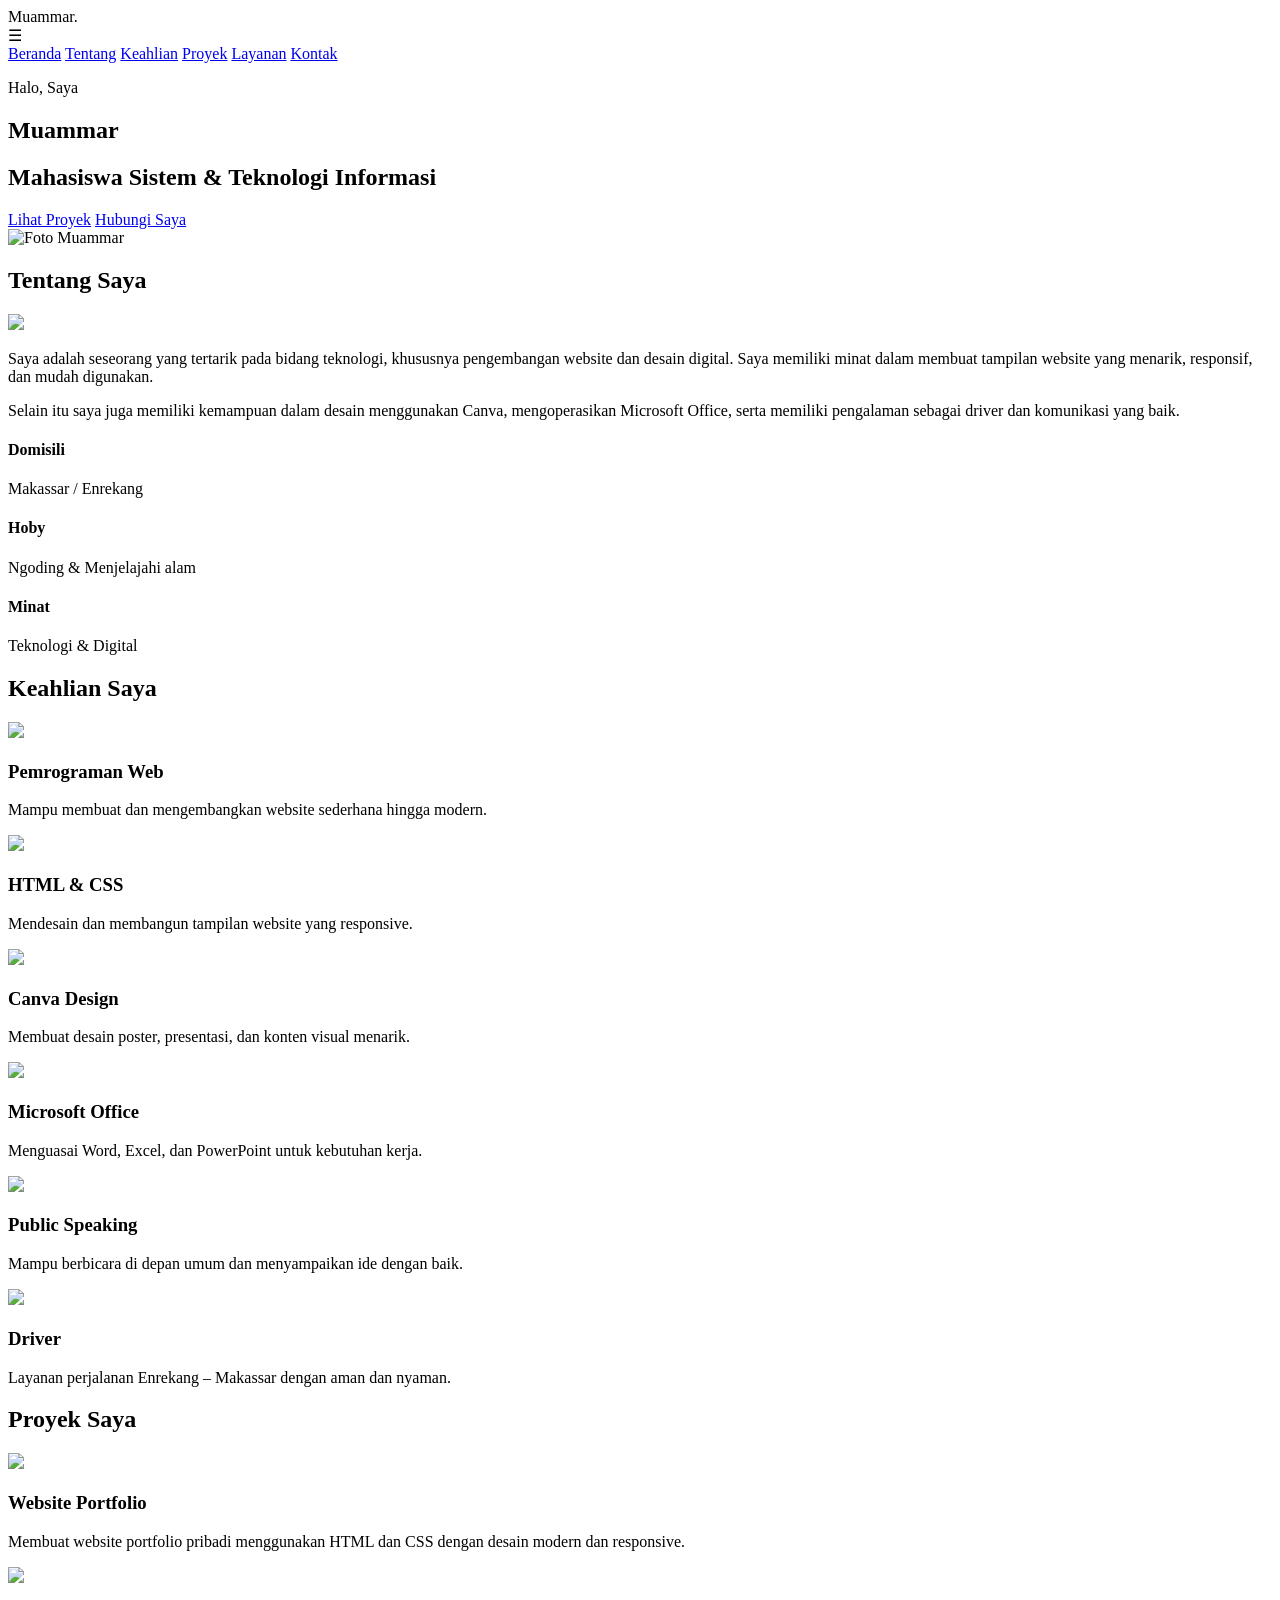
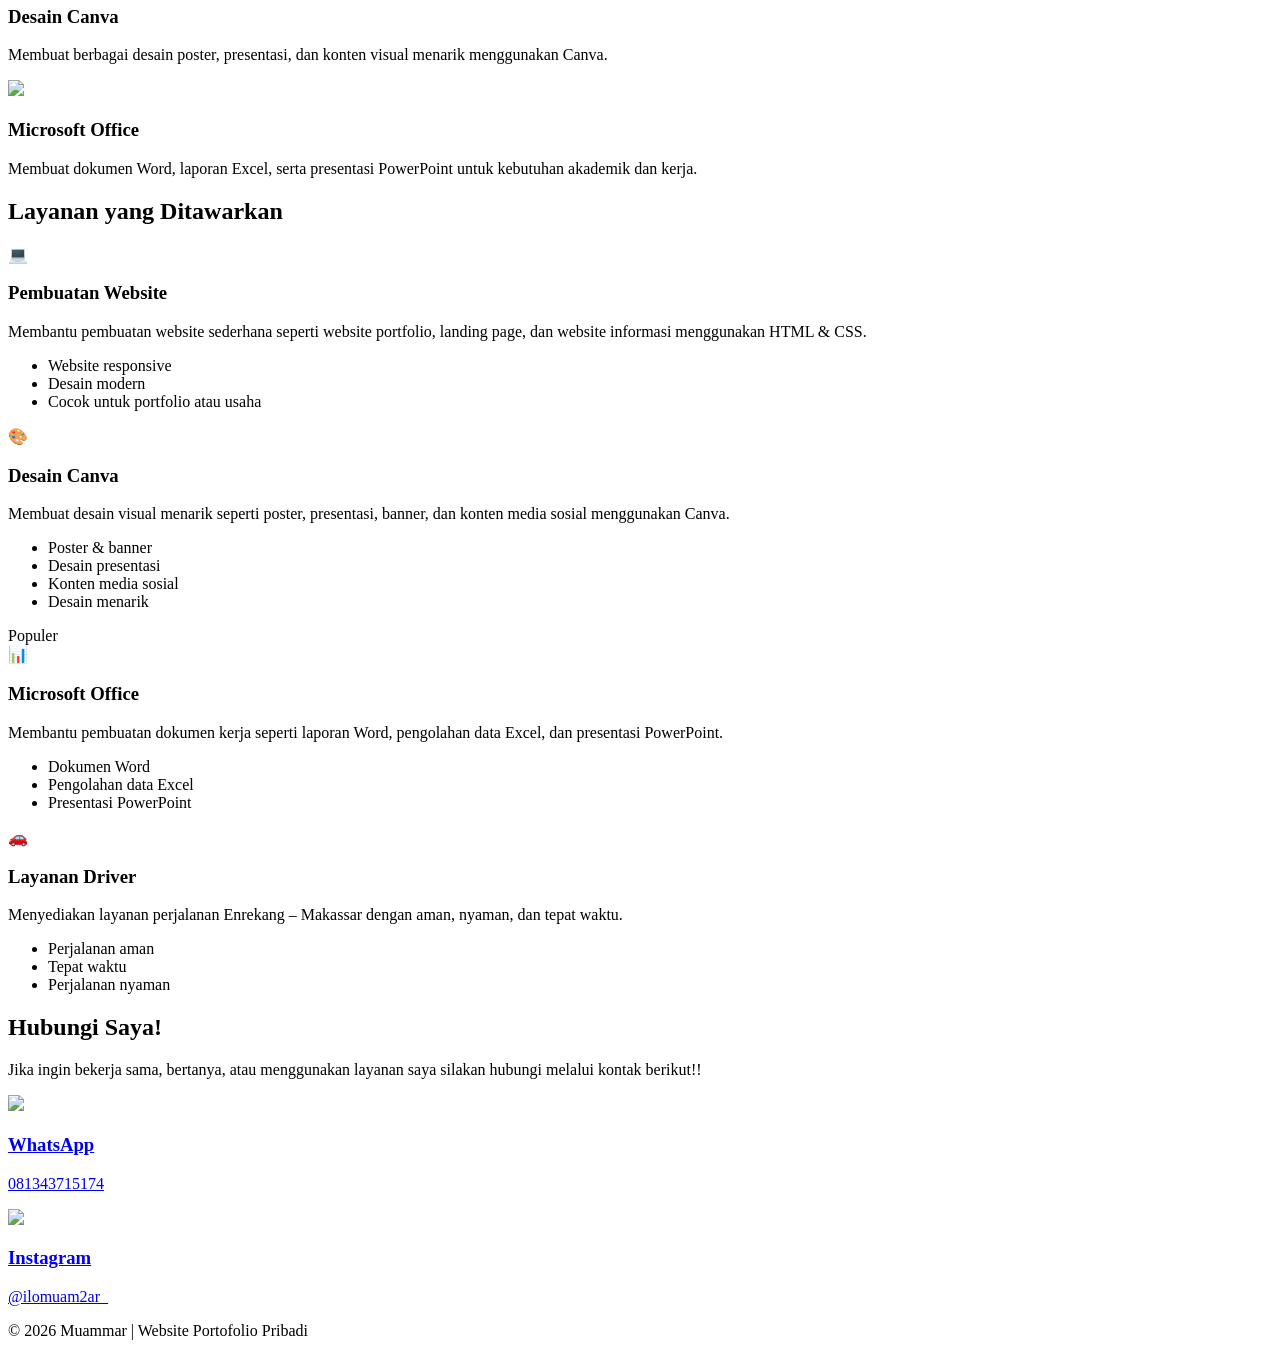
==== index.html @ 3b15cf12 "Create index.html" ====
<!DOCTYPE html>
<html lang="id">
<head>
<meta charset="UTF-8">
<meta name="viewport" content="width=device-width, initial-scale=1.0">

<title>Portofolio Muammar</title>

<link rel="stylesheet" href="style.css">

<link href="https://fonts.googleapis.com/css2?family=Poppins:wght@300;400;600;700&display=swap" rel="stylesheet">
</head>

<body>

<header>

<div class="logo">Muammar<span>.</span></div>

<div class="menu-toggle" onclick="toggleMenu()">
☰
</div>

<nav id="navMenu">
<a href="#home" onclick="closeMenu()">Beranda</a>
<a href="#about" onclick="closeMenu()">Tentang</a>
<a href="#skills" onclick="closeMenu()">Keahlian</a>
<a href="#portfolio" onclick="closeMenu()">Proyek</a>
<a href="#services" onclick="closeMenu()">Layanan</a>
<a href="#contact" class="btn-nav" onclick="closeMenu()">Kontak</a>
</nav>

</header>

<!-- HERO -->
<section id="home" class="hero">

<div class="hero-text">
<p class="small">Halo, Saya</p>
<h1>Muammar</h1>
<h2>Mahasiswa Sistem & Teknologi Informasi</h2>

<p class="desc">
</p>

<div class="buttons">
<a href="#portfolio" class="btn">Lihat Proyek</a>
<a href="#contact" class="btn-outline">Hubungi Saya</a>
</div>

</div>

<div class="hero-img">
<img src="Ilo.jpeg" alt="Foto Muammar">
</div>

</section>


<!-- TENTANG -->
<section id="about">

<h2 class="section-title">Tentang Saya</h2>

<div class="about-container">

<div class="about-image">
<img src="iloc.jpeg">
</div>

<div class="about-content">

<p>
Saya adalah seseorang yang tertarik pada bidang teknologi, khususnya
pengembangan website dan desain digital. Saya memiliki minat dalam
membuat tampilan website yang menarik, responsif, dan mudah digunakan.
</p>

<p>
Selain itu saya juga memiliki kemampuan dalam desain menggunakan Canva,
mengoperasikan Microsoft Office, serta memiliki pengalaman sebagai driver dan komunikasi yang baik.
</p>

<div class="about-info">

<div class="info-card">
<h4>Domisili</h4>
<p>Makassar / Enrekang</p>
</div>

<div class="info-card">
<h4>Hoby</h4>
<p>Ngoding & Menjelajahi alam</p>
</div>

<div class="info-card">
<h4>Minat</h4>
<p>Teknologi & Digital</p>
</div>

</div>

</div>

</div>

</section>


<!-- SKILLS -->
<section id="skills">

<h2 class="section-title">Keahlian Saya</h2>

<div class="skills-container">

<div class="skill-card">
<img src="https://cdn-icons-png.flaticon.com/512/2721/2721297.png">
<h3>Pemrograman Web</h3>
<p>Mampu membuat dan mengembangkan website sederhana hingga modern.</p>
</div>

<div class="skill-card">
<img src="https://cdn-icons-png.flaticon.com/512/732/732212.png">
<h3>HTML & CSS</h3>
<p>Mendesain dan membangun tampilan website yang responsive.</p>
</div>

<div class="skill-card">
<img src="https://cdn-icons-png.flaticon.com/512/5968/5968705.png">
<h3>Canva Design</h3>
<p>Membuat desain poster, presentasi, dan konten visual menarik.</p>
</div>

<div class="skill-card">
<img src="https://cdn-icons-png.flaticon.com/512/2991/2991148.png">
<h3>Microsoft Office</h3>
<p>Menguasai Word, Excel, dan PowerPoint untuk kebutuhan kerja.</p>
</div>

<div class="skill-card">
<img src="https://cdn-icons-png.flaticon.com/512/3062/3062634.png">
<h3>Public Speaking</h3>
<p>Mampu berbicara di depan umum dan menyampaikan ide dengan baik.</p>
</div>

<div class="skill-card">
<img src="https://cdn-icons-png.flaticon.com/512/1048/1048315.png">
<h3>Driver</h3>
<p>Layanan perjalanan Enrekang – Makassar dengan aman dan nyaman.</p>
</div>

</div>

</section>


<!-- PROYEK -->
<section id="portfolio">

<h2 class="section-title">Proyek Saya</h2>

<div class="portfolio-container">

<div class="portfolio-card">
<img src="https://images.unsplash.com/photo-1498050108023-c5249f4df085">
<h3>Website Portfolio</h3>
<p>Membuat website portfolio pribadi menggunakan HTML dan CSS dengan desain modern dan responsive.</p>
</div>

<div class="portfolio-card">
<img src="https://images.unsplash.com/photo-1586717799252-bd134ad00e26">
<h3>Desain Canva</h3>
<p>Membuat berbagai desain poster, presentasi, dan konten visual menarik menggunakan Canva.</p>
</div>

<div class="portfolio-card">
<img src="https://images.unsplash.com/photo-1551288049-bebda4e38f71">
<h3>Microsoft Office</h3>
<p>Membuat dokumen Word, laporan Excel, serta presentasi PowerPoint untuk kebutuhan akademik dan kerja.</p>
</div>

</div>

</section>


<!-- LAYANAN -->
<section id="services">

<h2 class="section-title">Layanan yang Ditawarkan</h2>

<div class="services-container">

<div class="service-card">
<div class="icon">💻</div>
<h3>Pembuatan Website</h3>
<p>Membantu pembuatan website sederhana seperti website portfolio, landing page, dan website informasi menggunakan HTML & CSS.</p>

<ul>
<li>Website responsive</li>
<li>Desain modern</li>
<li>Cocok untuk portfolio atau usaha</li>
</ul>
</div>


<div class="service-card popular">
<div class="icon">🎨</div>
<h3>Desain Canva</h3>
<p>Membuat desain visual menarik seperti poster, presentasi, banner, dan konten media sosial menggunakan Canva.</p>

<ul>
<li>Poster & banner</li>
<li>Desain presentasi</li>
<li>Konten media sosial</li>
<li>Desain menarik</li>
</ul>

<span class="badge">Populer</span>
</div>


<div class="service-card">
<div class="icon">📊</div>
<h3>Microsoft Office</h3>
<p>Membantu pembuatan dokumen kerja seperti laporan Word, pengolahan data Excel, dan presentasi PowerPoint.</p>

<ul>
<li>Dokumen Word</li>
<li>Pengolahan data Excel</li>
<li>Presentasi PowerPoint</li>
</ul>
</div>


<div class="service-card">
<div class="icon">🚗</div>
<h3>Layanan Driver</h3>
<p>Menyediakan layanan perjalanan Enrekang – Makassar dengan aman, nyaman, dan tepat waktu.</p>

<ul>
<li>Perjalanan aman</li>
<li>Tepat waktu</li>
<li>Perjalanan nyaman</li>
</ul>
</div>

</div>

</section>

<!-- KONTAK -->
<section id="contact">

<h2 class="contact-title">Hubungi Saya!</h2>
<p class="contact-subtitle">
Jika ingin bekerja sama, bertanya, atau menggunakan layanan saya silakan hubungi melalui kontak berikut!!
</p>

<div class="contact-wrapper">

<a href="https://wa.me/6281395717891" target="_blank" class="contact-card wa">
<div class="icon">
<img src="https://cdn-icons-png.flaticon.com/512/733/733585.png">
</div>
<div class="contact-info">
<h3>WhatsApp</h3>
<p>081343715174</p>
</div>
</a>

<a href="https://instagram.com/ilomuam2ar_" target="_blank" class="contact-card ig">
<div class="icon">
<img src="https://cdn-icons-png.flaticon.com/512/733/733558.png">
</div>
<div class="contact-info">
<h3>Instagram</h3>
<p>@ilomuam2ar_</p>
</div>
</a>

</div>

</section>


<footer>

<p>© 2026 Muammar | Website Portofolio Pribadi</p>

</footer>

<script>

function toggleMenu(){
document.getElementById("navMenu").classList.toggle("active");
}

function closeMenu(){
document.getElementById("navMenu").classList.remove("active");
}

</script>
</body>
</html>
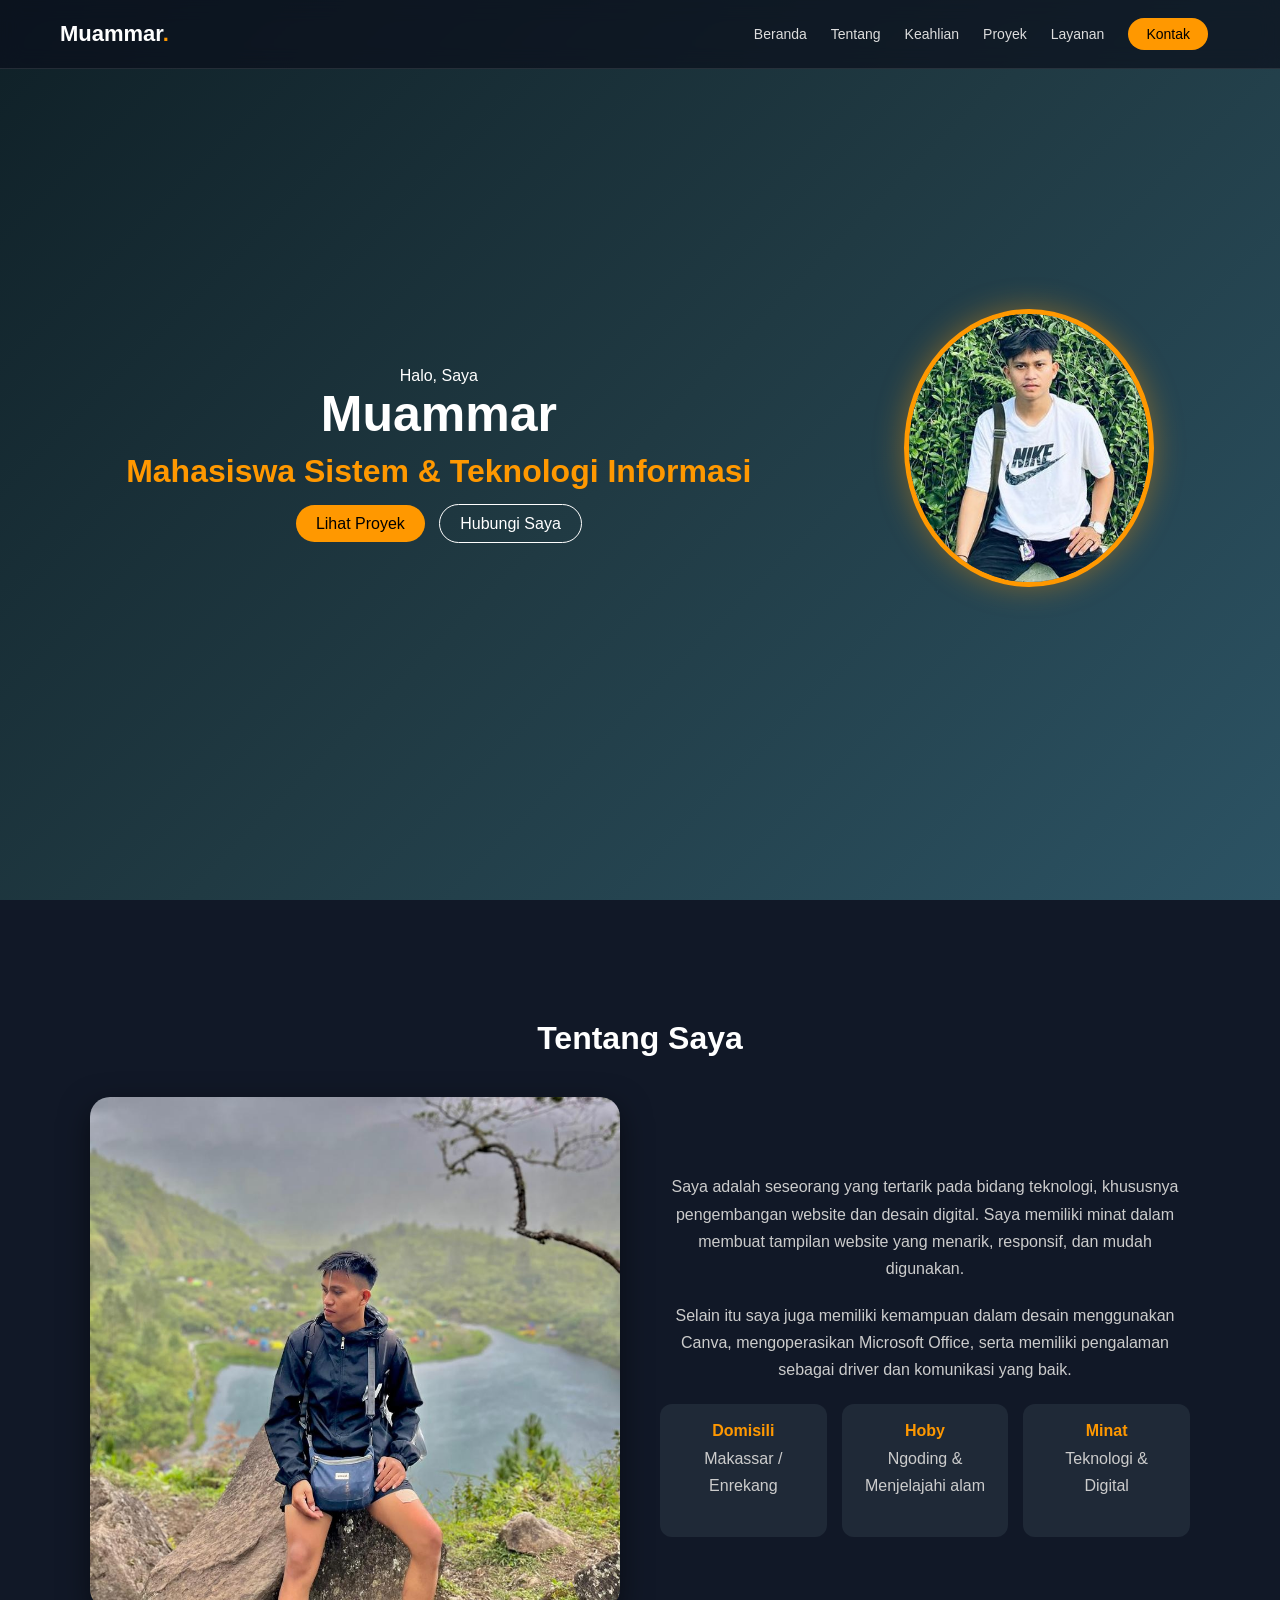
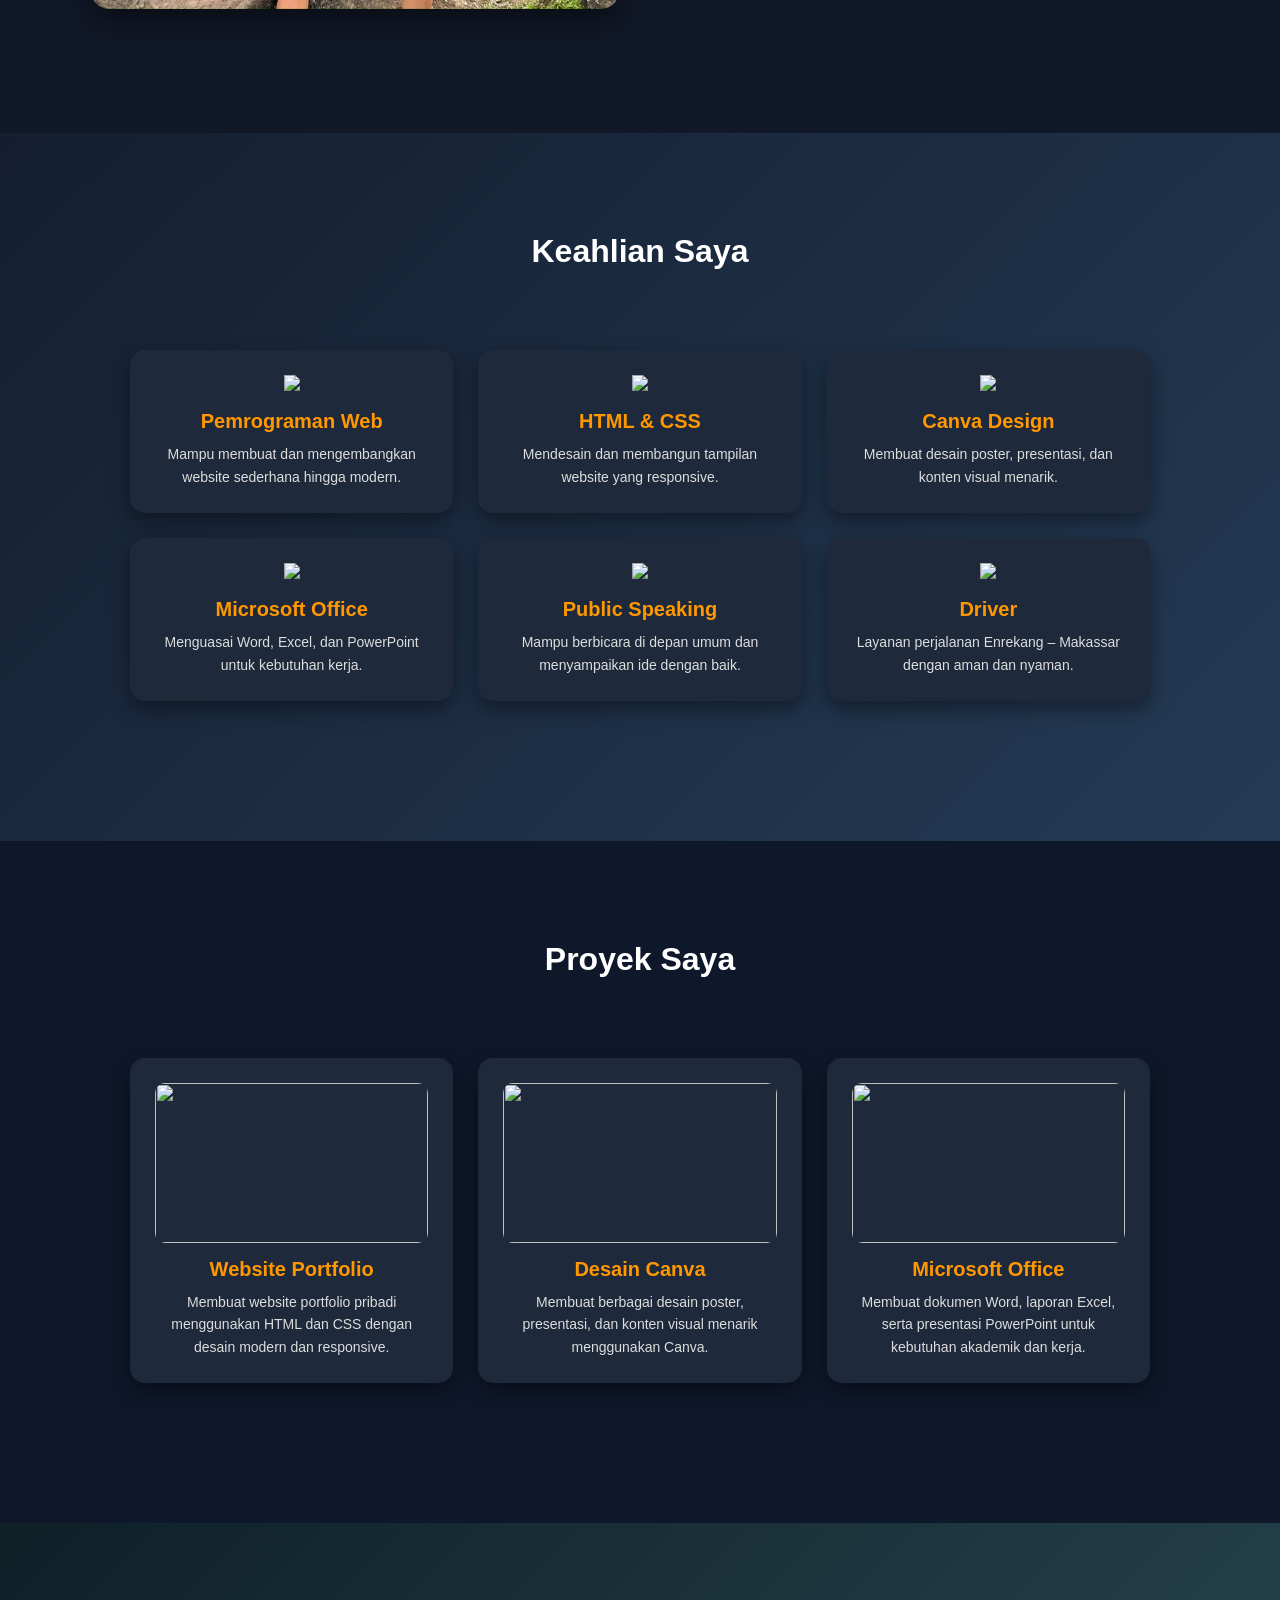
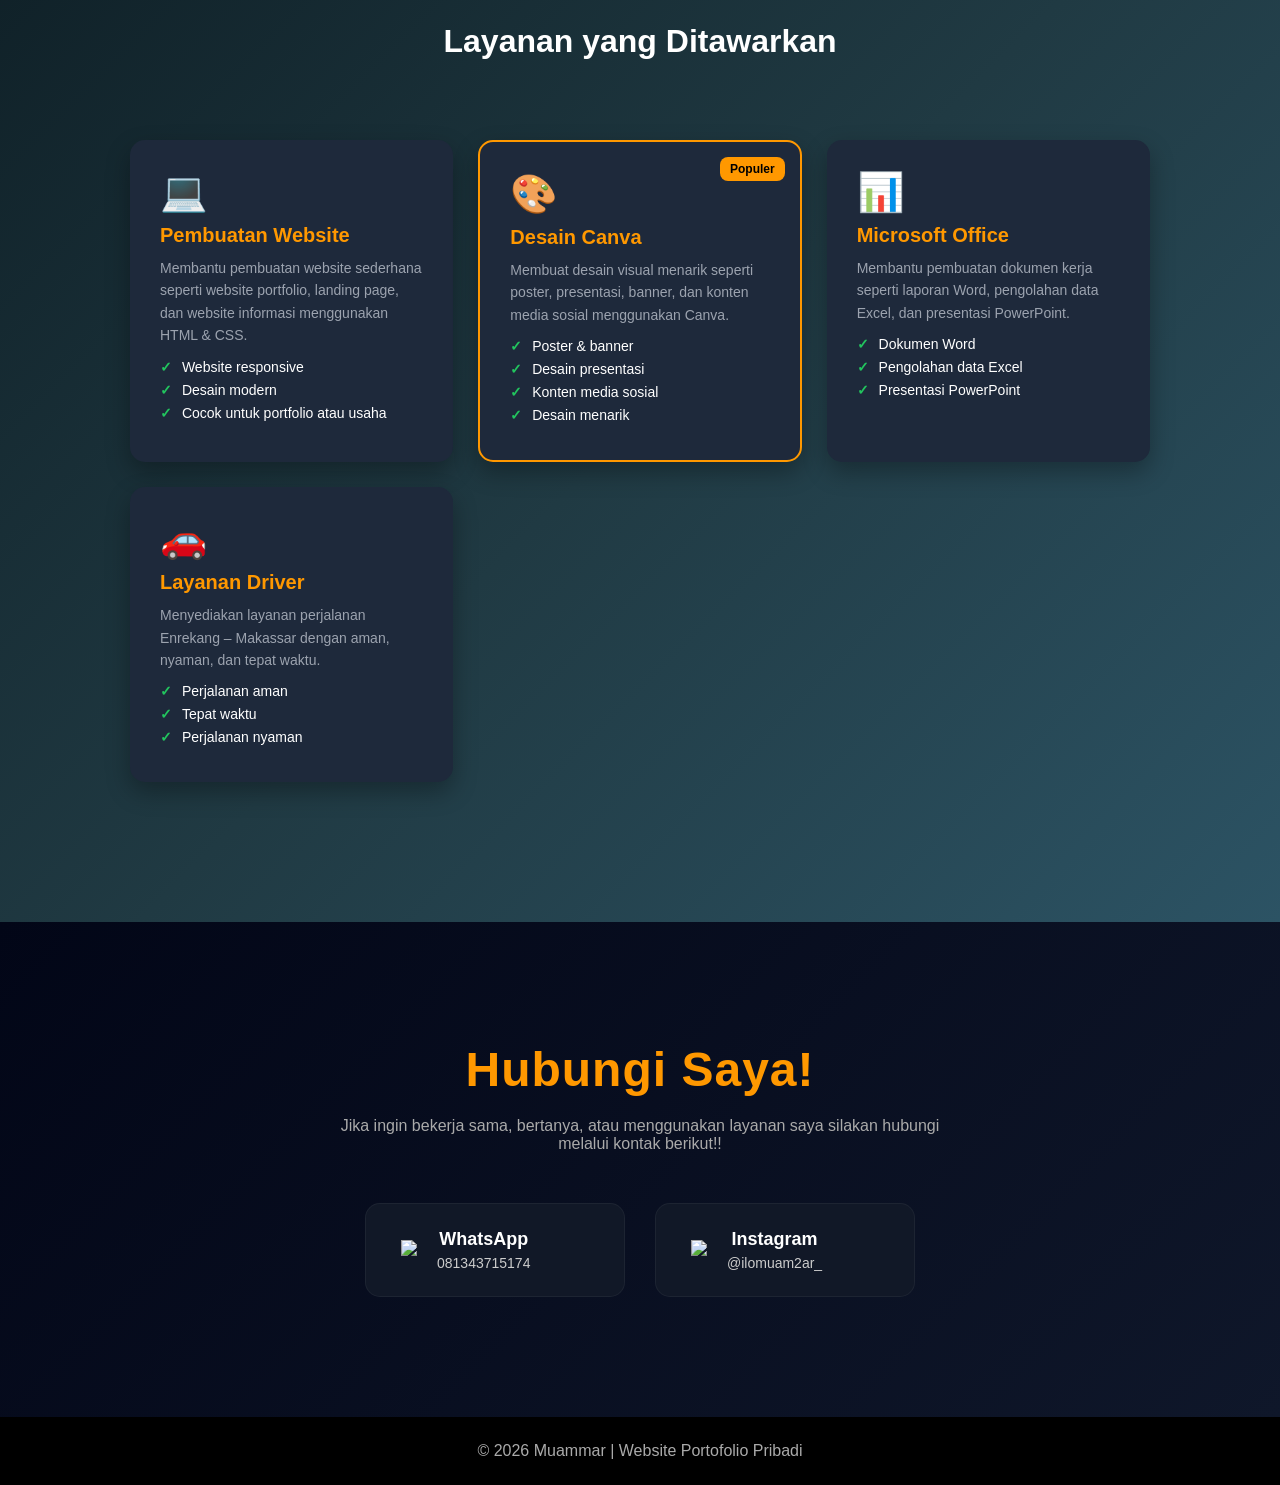
==== commit fc506eee: "Add files via upload" ====
--- a/index.html
+++ b/index.html
@@ -1,306 +1,306 @@
-<!DOCTYPE html>
-<html lang="id">
-<head>
-<meta charset="UTF-8">
-<meta name="viewport" content="width=device-width, initial-scale=1.0">
-
-<title>Portofolio Muammar</title>
-
-<link rel="stylesheet" href="style.css">
-
-<link href="https://fonts.googleapis.com/css2?family=Poppins:wght@300;400;600;700&display=swap" rel="stylesheet">
-</head>
-
-<body>
-
-<header>
-
-<div class="logo">Muammar<span>.</span></div>
-
-<div class="menu-toggle" onclick="toggleMenu()">
-☰
-</div>
-
-<nav id="navMenu">
-<a href="#home" onclick="closeMenu()">Beranda</a>
-<a href="#about" onclick="closeMenu()">Tentang</a>
-<a href="#skills" onclick="closeMenu()">Keahlian</a>
-<a href="#portfolio" onclick="closeMenu()">Proyek</a>
-<a href="#services" onclick="closeMenu()">Layanan</a>
-<a href="#contact" class="btn-nav" onclick="closeMenu()">Kontak</a>
-</nav>
-
-</header>
-
-<!-- HERO -->
-<section id="home" class="hero">
-
-<div class="hero-text">
-<p class="small">Halo, Saya</p>
-<h1>Muammar</h1>
-<h2>Mahasiswa Sistem & Teknologi Informasi</h2>
-
-<p class="desc">
-</p>
-
-<div class="buttons">
-<a href="#portfolio" class="btn">Lihat Proyek</a>
-<a href="#contact" class="btn-outline">Hubungi Saya</a>
-</div>
-
-</div>
-
-<div class="hero-img">
-<img src="Ilo.jpeg" alt="Foto Muammar">
-</div>
-
-</section>
-
-
-<!-- TENTANG -->
-<section id="about">
-
-<h2 class="section-title">Tentang Saya</h2>
-
-<div class="about-container">
-
-<div class="about-image">
-<img src="iloc.jpeg">
-</div>
-
-<div class="about-content">
-
-<p>
-Saya adalah seseorang yang tertarik pada bidang teknologi, khususnya
-pengembangan website dan desain digital. Saya memiliki minat dalam
-membuat tampilan website yang menarik, responsif, dan mudah digunakan.
-</p>
-
-<p>
-Selain itu saya juga memiliki kemampuan dalam desain menggunakan Canva,
-mengoperasikan Microsoft Office, serta memiliki pengalaman sebagai driver dan komunikasi yang baik.
-</p>
-
-<div class="about-info">
-
-<div class="info-card">
-<h4>Domisili</h4>
-<p>Makassar / Enrekang</p>
-</div>
-
-<div class="info-card">
-<h4>Hoby</h4>
-<p>Ngoding & Menjelajahi alam</p>
-</div>
-
-<div class="info-card">
-<h4>Minat</h4>
-<p>Teknologi & Digital</p>
-</div>
-
-</div>
-
-</div>
-
-</div>
-
-</section>
-
-
-<!-- SKILLS -->
-<section id="skills">
-
-<h2 class="section-title">Keahlian Saya</h2>
-
-<div class="skills-container">
-
-<div class="skill-card">
-<img src="https://cdn-icons-png.flaticon.com/512/2721/2721297.png">
-<h3>Pemrograman Web</h3>
-<p>Mampu membuat dan mengembangkan website sederhana hingga modern.</p>
-</div>
-
-<div class="skill-card">
-<img src="https://cdn-icons-png.flaticon.com/512/732/732212.png">
-<h3>HTML & CSS</h3>
-<p>Mendesain dan membangun tampilan website yang responsive.</p>
-</div>
-
-<div class="skill-card">
-<img src="https://cdn-icons-png.flaticon.com/512/5968/5968705.png">
-<h3>Canva Design</h3>
-<p>Membuat desain poster, presentasi, dan konten visual menarik.</p>
-</div>
-
-<div class="skill-card">
-<img src="https://cdn-icons-png.flaticon.com/512/2991/2991148.png">
-<h3>Microsoft Office</h3>
-<p>Menguasai Word, Excel, dan PowerPoint untuk kebutuhan kerja.</p>
-</div>
-
-<div class="skill-card">
-<img src="https://cdn-icons-png.flaticon.com/512/3062/3062634.png">
-<h3>Public Speaking</h3>
-<p>Mampu berbicara di depan umum dan menyampaikan ide dengan baik.</p>
-</div>
-
-<div class="skill-card">
-<img src="https://cdn-icons-png.flaticon.com/512/1048/1048315.png">
-<h3>Driver</h3>
-<p>Layanan perjalanan Enrekang – Makassar dengan aman dan nyaman.</p>
-</div>
-
-</div>
-
-</section>
-
-
-<!-- PROYEK -->
-<section id="portfolio">
-
-<h2 class="section-title">Proyek Saya</h2>
-
-<div class="portfolio-container">
-
-<div class="portfolio-card">
-<img src="https://images.unsplash.com/photo-1498050108023-c5249f4df085">
-<h3>Website Portfolio</h3>
-<p>Membuat website portfolio pribadi menggunakan HTML dan CSS dengan desain modern dan responsive.</p>
-</div>
-
-<div class="portfolio-card">
-<img src="https://images.unsplash.com/photo-1586717799252-bd134ad00e26">
-<h3>Desain Canva</h3>
-<p>Membuat berbagai desain poster, presentasi, dan konten visual menarik menggunakan Canva.</p>
-</div>
-
-<div class="portfolio-card">
-<img src="https://images.unsplash.com/photo-1551288049-bebda4e38f71">
-<h3>Microsoft Office</h3>
-<p>Membuat dokumen Word, laporan Excel, serta presentasi PowerPoint untuk kebutuhan akademik dan kerja.</p>
-</div>
-
-</div>
-
-</section>
-
-
-<!-- LAYANAN -->
-<section id="services">
-
-<h2 class="section-title">Layanan yang Ditawarkan</h2>
-
-<div class="services-container">
-
-<div class="service-card">
-<div class="icon">💻</div>
-<h3>Pembuatan Website</h3>
-<p>Membantu pembuatan website sederhana seperti website portfolio, landing page, dan website informasi menggunakan HTML & CSS.</p>
-
-<ul>
-<li>Website responsive</li>
-<li>Desain modern</li>
-<li>Cocok untuk portfolio atau usaha</li>
-</ul>
-</div>
-
-
-<div class="service-card popular">
-<div class="icon">🎨</div>
-<h3>Desain Canva</h3>
-<p>Membuat desain visual menarik seperti poster, presentasi, banner, dan konten media sosial menggunakan Canva.</p>
-
-<ul>
-<li>Poster & banner</li>
-<li>Desain presentasi</li>
-<li>Konten media sosial</li>
-<li>Desain menarik</li>
-</ul>
-
-<span class="badge">Populer</span>
-</div>
-
-
-<div class="service-card">
-<div class="icon">📊</div>
-<h3>Microsoft Office</h3>
-<p>Membantu pembuatan dokumen kerja seperti laporan Word, pengolahan data Excel, dan presentasi PowerPoint.</p>
-
-<ul>
-<li>Dokumen Word</li>
-<li>Pengolahan data Excel</li>
-<li>Presentasi PowerPoint</li>
-</ul>
-</div>
-
-
-<div class="service-card">
-<div class="icon">🚗</div>
-<h3>Layanan Driver</h3>
-<p>Menyediakan layanan perjalanan Enrekang – Makassar dengan aman, nyaman, dan tepat waktu.</p>
-
-<ul>
-<li>Perjalanan aman</li>
-<li>Tepat waktu</li>
-<li>Perjalanan nyaman</li>
-</ul>
-</div>
-
-</div>
-
-</section>
-
-<!-- KONTAK -->
-<section id="contact">
-
-<h2 class="contact-title">Hubungi Saya!</h2>
-<p class="contact-subtitle">
-Jika ingin bekerja sama, bertanya, atau menggunakan layanan saya silakan hubungi melalui kontak berikut!!
-</p>
-
-<div class="contact-wrapper">
-
-<a href="https://wa.me/6281395717891" target="_blank" class="contact-card wa">
-<div class="icon">
-<img src="https://cdn-icons-png.flaticon.com/512/733/733585.png">
-</div>
-<div class="contact-info">
-<h3>WhatsApp</h3>
-<p>081343715174</p>
-</div>
-</a>
-
-<a href="https://instagram.com/ilomuam2ar_" target="_blank" class="contact-card ig">
-<div class="icon">
-<img src="https://cdn-icons-png.flaticon.com/512/733/733558.png">
-</div>
-<div class="contact-info">
-<h3>Instagram</h3>
-<p>@ilomuam2ar_</p>
-</div>
-</a>
-
-</div>
-
-</section>
-
-
-<footer>
-
-<p>© 2026 Muammar | Website Portofolio Pribadi</p>
-
-</footer>
-
-<script>
-
-function toggleMenu(){
-document.getElementById("navMenu").classList.toggle("active");
-}
-
-function closeMenu(){
-document.getElementById("navMenu").classList.remove("active");
-}
-
-</script>
-</body>
-</html>
+<!DOCTYPE html>
+<html lang="id">
+<head>
+<meta charset="UTF-8">
+<meta name="viewport" content="width=device-width, initial-scale=1.0">
+
+<title>Portofolio Muammar</title>
+
+<link rel="stylesheet" href="style.css">
+
+<link href="https://fonts.googleapis.com/css2?family=Poppins:wght@300;400;600;700&display=swap" rel="stylesheet">
+</head>
+
+<body>
+
+<header>
+
+<div class="logo">Muammar<span>.</span></div>
+
+<div class="menu-toggle" onclick="toggleMenu()">
+☰
+</div>
+
+<nav id="navMenu">
+<a href="#home" onclick="closeMenu()">Beranda</a>
+<a href="#about" onclick="closeMenu()">Tentang</a>
+<a href="#skills" onclick="closeMenu()">Keahlian</a>
+<a href="#portfolio" onclick="closeMenu()">Proyek</a>
+<a href="#services" onclick="closeMenu()">Layanan</a>
+<a href="#contact" class="btn-nav" onclick="closeMenu()">Kontak</a>
+</nav>
+
+</header>
+
+<!-- HERO -->
+<section id="home" class="hero">
+
+<div class="hero-text">
+<p class="small">Halo, Saya</p>
+<h1>Muammar</h1>
+<h2>Mahasiswa Sistem & Teknologi Informasi</h2>
+
+<p class="desc">
+</p>
+
+<div class="buttons">
+<a href="#portfolio" class="btn">Lihat Proyek</a>
+<a href="#contact" class="btn-outline">Hubungi Saya</a>
+</div>
+
+</div>
+
+<div class="hero-img">
+<img src="Ilo.jpeg" alt="Foto Muammar">
+</div>
+
+</section>
+
+
+<!-- TENTANG -->
+<section id="about">
+
+<h2 class="section-title">Tentang Saya</h2>
+
+<div class="about-container">
+
+<div class="about-image">
+<img src="iloc.jpeg">
+</div>
+
+<div class="about-content">
+
+<p>
+Saya adalah seseorang yang tertarik pada bidang teknologi, khususnya
+pengembangan website dan desain digital. Saya memiliki minat dalam
+membuat tampilan website yang menarik, responsif, dan mudah digunakan.
+</p>
+
+<p>
+Selain itu saya juga memiliki kemampuan dalam desain menggunakan Canva,
+mengoperasikan Microsoft Office, serta memiliki pengalaman sebagai driver dan komunikasi yang baik.
+</p>
+
+<div class="about-info">
+
+<div class="info-card">
+<h4>Domisili</h4>
+<p>Makassar / Enrekang</p>
+</div>
+
+<div class="info-card">
+<h4>Hoby</h4>
+<p>Ngoding & Menjelajahi alam</p>
+</div>
+
+<div class="info-card">
+<h4>Minat</h4>
+<p>Teknologi & Digital</p>
+</div>
+
+</div>
+
+</div>
+
+</div>
+
+</section>
+
+
+<!-- SKILLS -->
+<section id="skills">
+
+<h2 class="section-title">Keahlian Saya</h2>
+
+<div class="skills-container">
+
+<div class="skill-card">
+<img src="https://cdn-icons-png.flaticon.com/512/2721/2721297.png">
+<h3>Pemrograman Web</h3>
+<p>Mampu membuat dan mengembangkan website sederhana hingga modern.</p>
+</div>
+
+<div class="skill-card">
+<img src="https://cdn-icons-png.flaticon.com/512/732/732212.png">
+<h3>HTML & CSS</h3>
+<p>Mendesain dan membangun tampilan website yang responsive.</p>
+</div>
+
+<div class="skill-card">
+<img src="https://cdn-icons-png.flaticon.com/512/5968/5968705.png">
+<h3>Canva Design</h3>
+<p>Membuat desain poster, presentasi, dan konten visual menarik.</p>
+</div>
+
+<div class="skill-card">
+<img src="https://cdn-icons-png.flaticon.com/512/2991/2991148.png">
+<h3>Microsoft Office</h3>
+<p>Menguasai Word, Excel, dan PowerPoint untuk kebutuhan kerja.</p>
+</div>
+
+<div class="skill-card">
+<img src="https://cdn-icons-png.flaticon.com/512/3062/3062634.png">
+<h3>Public Speaking</h3>
+<p>Mampu berbicara di depan umum dan menyampaikan ide dengan baik.</p>
+</div>
+
+<div class="skill-card">
+<img src="https://cdn-icons-png.flaticon.com/512/1048/1048315.png">
+<h3>Driver</h3>
+<p>Layanan perjalanan Enrekang – Makassar dengan aman dan nyaman.</p>
+</div>
+
+</div>
+
+</section>
+
+
+<!-- PROYEK -->
+<section id="portfolio">
+
+<h2 class="section-title">Proyek Saya</h2>
+
+<div class="portfolio-container">
+
+<div class="portfolio-card">
+<img src="https://images.unsplash.com/photo-1498050108023-c5249f4df085">
+<h3>Website Portfolio</h3>
+<p>Membuat website portfolio pribadi menggunakan HTML dan CSS dengan desain modern dan responsive.</p>
+</div>
+
+<div class="portfolio-card">
+<img src="https://images.unsplash.com/photo-1586717799252-bd134ad00e26">
+<h3>Desain Canva</h3>
+<p>Membuat berbagai desain poster, presentasi, dan konten visual menarik menggunakan Canva.</p>
+</div>
+
+<div class="portfolio-card">
+<img src="https://images.unsplash.com/photo-1551288049-bebda4e38f71">
+<h3>Microsoft Office</h3>
+<p>Membuat dokumen Word, laporan Excel, serta presentasi PowerPoint untuk kebutuhan akademik dan kerja.</p>
+</div>
+
+</div>
+
+</section>
+
+
+<!-- LAYANAN -->
+<section id="services">
+
+<h2 class="section-title">Layanan yang Ditawarkan</h2>
+
+<div class="services-container">
+
+<div class="service-card">
+<div class="icon">💻</div>
+<h3>Pembuatan Website</h3>
+<p>Membantu pembuatan website sederhana seperti website portfolio, landing page, dan website informasi menggunakan HTML & CSS.</p>
+
+<ul>
+<li>Website responsive</li>
+<li>Desain modern</li>
+<li>Cocok untuk portfolio atau usaha</li>
+</ul>
+</div>
+
+
+<div class="service-card popular">
+<div class="icon">🎨</div>
+<h3>Desain Canva</h3>
+<p>Membuat desain visual menarik seperti poster, presentasi, banner, dan konten media sosial menggunakan Canva.</p>
+
+<ul>
+<li>Poster & banner</li>
+<li>Desain presentasi</li>
+<li>Konten media sosial</li>
+<li>Desain menarik</li>
+</ul>
+
+<span class="badge">Populer</span>
+</div>
+
+
+<div class="service-card">
+<div class="icon">📊</div>
+<h3>Microsoft Office</h3>
+<p>Membantu pembuatan dokumen kerja seperti laporan Word, pengolahan data Excel, dan presentasi PowerPoint.</p>
+
+<ul>
+<li>Dokumen Word</li>
+<li>Pengolahan data Excel</li>
+<li>Presentasi PowerPoint</li>
+</ul>
+</div>
+
+
+<div class="service-card">
+<div class="icon">🚗</div>
+<h3>Layanan Driver</h3>
+<p>Menyediakan layanan perjalanan Enrekang – Makassar dengan aman, nyaman, dan tepat waktu.</p>
+
+<ul>
+<li>Perjalanan aman</li>
+<li>Tepat waktu</li>
+<li>Perjalanan nyaman</li>
+</ul>
+</div>
+
+</div>
+
+</section>
+
+<!-- KONTAK -->
+<section id="contact">
+
+<h2 class="contact-title">Hubungi Saya!</h2>
+<p class="contact-subtitle">
+Jika ingin bekerja sama, bertanya, atau menggunakan layanan saya silakan hubungi melalui kontak berikut!!
+</p>
+
+<div class="contact-wrapper">
+
+<a href="https://wa.me/6281395717891" target="_blank" class="contact-card wa">
+<div class="icon">
+<img src="https://cdn-icons-png.flaticon.com/512/733/733585.png">
+</div>
+<div class="contact-info">
+<h3>WhatsApp</h3>
+<p>081343715174</p>
+</div>
+</a>
+
+<a href="https://instagram.com/ilomuam2ar_" target="_blank" class="contact-card ig">
+<div class="icon">
+<img src="https://cdn-icons-png.flaticon.com/512/733/733558.png">
+</div>
+<div class="contact-info">
+<h3>Instagram</h3>
+<p>@ilomuam2ar_</p>
+</div>
+</a>
+
+</div>
+
+</section>
+
+
+<footer>
+
+<p>© 2026 Muammar | Website Portofolio Pribadi</p>
+
+</footer>
+
+<script>
+
+function toggleMenu(){
+document.getElementById("navMenu").classList.toggle("active");
+}
+
+function closeMenu(){
+document.getElementById("navMenu").classList.remove("active");
+}
+
+</script>
+</body>
+</html>
--- a/style.css
+++ b/style.css
@@ -0,0 +1,484 @@
+*{
+margin:0;
+padding:0;
+box-sizing:border-box;
+font-family:'Poppins',sans-serif;
+}
+
+html{
+scroll-behavior:smooth;
+}
+
+body{
+color:white;
+background:#0a0f1c;
+}
+
+/* ================= NAVIGATION ================= */
+
+header{
+position:fixed;
+top:0;
+width:100%;
+display:flex;
+justify-content:space-between;
+align-items:center;
+padding:18px 60px;
+background:rgba(10,15,28,0.7);
+backdrop-filter:blur(10px);
+z-index:1000;
+border-bottom:1px solid rgba(255,255,255,0.1);
+}
+
+.logo{
+font-size:22px;
+font-weight:700;
+}
+
+.logo span{
+color:#ff9800;
+}
+
+nav{
+display:flex;
+align-items:center;
+}
+
+nav a{
+margin:0 12px;
+text-decoration:none;
+color:#ddd;
+font-size:14px;
+transition:0.3s;
+}
+
+nav a:hover{
+color:#ff9800;
+}
+
+.btn-nav{
+background:#ff9800;
+color:black;
+padding:8px 18px;
+border-radius:20px;
+}
+
+/* HAMBURGER MENU */
+
+.menu-toggle{
+display:none;
+font-size:30px;
+cursor:pointer;
+color:white;
+}
+
+/* ================= HERO ================= */
+
+.hero{
+height:100vh;
+display:flex;
+align-items:center;
+justify-content:space-around;
+padding:0 50px;
+background:linear-gradient(135deg,#0f2027,#203a43,#2c5364);
+}
+
+.hero-text h1{
+font-size:50px;
+}
+
+.hero-text h2{
+color:#ff9800;
+margin:10px 0;
+}
+
+.hero-img img{
+width:250px;
+border-radius:50%;
+border:5px solid #ff9800;
+box-shadow:0 0 30px rgba(255,152,0,0.4);
+}
+
+.desc{
+max-width:400px;
+margin-top:10px;
+color:#ddd;
+}
+
+.buttons{
+margin-top:25px;
+}
+
+.btn{
+background:#ff9800;
+color:black;
+padding:10px 20px;
+border-radius:20px;
+text-decoration:none;
+margin-right:10px;
+}
+
+.btn-outline{
+border:1px solid white;
+padding:10px 20px;
+border-radius:20px;
+text-decoration:none;
+color:white;
+}
+
+/* ================= SECTION ================= */
+
+section{
+padding:100px 20px;
+text-align:center;
+}
+
+h2{
+margin-bottom:40px;
+font-size:32px;
+}
+
+/* ================= ABOUT ================= */
+
+#about{
+background:#111827;
+padding:120px 20px;
+}
+
+.about-container{
+display:grid;
+grid-template-columns:1fr 1fr;
+gap:40px;
+align-items:center;
+max-width:1100px;
+margin:auto;
+}
+
+.about-image img{
+width:100%;
+border-radius:20px;
+box-shadow:0 10px 30px rgba(0,0,0,0.5);
+}
+
+.about-content p{
+color:#ccc;
+margin-bottom:20px;
+line-height:1.7;
+}
+
+.about-info{
+display:grid;
+grid-template-columns:repeat(3,1fr);
+gap:15px;
+margin-top:20px;
+}
+
+.info-card{
+background:#1f2937;
+padding:18px;
+border-radius:12px;
+text-align:center;
+transition:0.3s;
+}
+
+.info-card:hover{
+transform:translateY(-5px);
+background:#374151;
+}
+
+.info-card h4{
+color:#ff9800;
+margin-bottom:5px;
+}
+
+/* ================= SKILLS ================= */
+
+#skills{
+background:linear-gradient(135deg,#141e30,#243b55);
+}
+
+/* ================= PORTFOLIO ================= */
+
+#portfolio{
+background:#0f172a;
+}
+
+/* ================= SERVICES ================= */
+
+#services{
+background:linear-gradient(135deg,#0f2027,#203a43,#2c5364);
+color:white;
+}
+
+/* ================= GRID ================= */
+
+.skills-container,
+.portfolio-container,
+.services-container{
+display:grid;
+grid-template-columns:repeat(auto-fit,minmax(250px,1fr));
+gap:25px;
+padding:40px;
+max-width:1100px;
+margin:auto;
+}
+
+/* ================= CARD STYLE ================= */
+
+.skill-card,
+.portfolio-card{
+background:#1e293b;
+padding:25px;
+border-radius:15px;
+text-align:center;
+transition:0.4s;
+box-shadow:0 8px 20px rgba(0,0,0,0.4);
+}
+
+.skill-card img{
+width:60px;
+margin-bottom:15px;
+}
+
+.portfolio-card img{
+width:100%;
+height:160px;
+object-fit:cover;
+border-radius:10px;
+margin-bottom:15px;
+}
+
+.skill-card h3,
+.portfolio-card h3{
+margin-bottom:10px;
+font-size:20px;
+color:#ff9800;
+}
+
+.skill-card p,
+.portfolio-card p{
+font-size:14px;
+color:#ddd;
+line-height:1.6;
+}
+
+.skill-card:hover,
+.portfolio-card:hover{
+transform:translateY(-10px) scale(1.02);
+box-shadow:0 15px 35px rgba(0,0,0,0.6);
+}
+
+/* ================= SERVICE CARD ================= */
+
+.service-card{
+background:#1e293b;
+color:#333;
+padding:30px;
+border-radius:15px;
+text-align:left;
+position:relative;
+transition:0.3s;
+box-shadow:0 10px 25px rgba(0,0,0,0.3);
+}
+
+.service-card:hover{
+transform:translateY(-10px);
+box-shadow:0 15px 35px rgba(0,0,0,0.3);
+}
+
+.service-card .icon{
+font-size:38px;
+margin-bottom:10px;
+}
+
+.service-card h3{
+margin-bottom:10px;
+font-size:20px;
+color:#ff9800;
+}
+
+.service-card p{
+font-size:14px;
+color:#9ca3af;
+margin-bottom:12px;
+line-height:1.6;
+}
+
+/* LIST LAYANAN */
+.service-card ul{
+list-style:none;
+padding-left:0;
+margin-top:10px;
+}
+
+/* POIN LAYANAN (LEBIH TERANG) */
+.service-card ul li{
+font-size:14px;
+margin-bottom:7px;
+color:#ffffff;
+font-weight:500;
+}
+
+/* TANDA CENTANG */
+.service-card ul li::before{
+content:"✓ ";
+color:#22c55e;
+font-weight:bold;
+margin-right:6px;
+}
+
+
+/* BADGE */
+
+.badge{
+position:absolute;
+top:15px;
+right:15px;
+background:#ff9800;
+color:black;
+font-size:12px;
+padding:5px 10px;
+border-radius:8px;
+font-weight:bold;
+}
+
+.popular{
+border:2px solid #ff9800;
+}
+
+/* ================= CONTACT ================= */
+
+#contact{
+background:linear-gradient(135deg,#020617,#0f172a);
+padding:120px 20px;
+text-align:center;
+scroll-margin-top:100px;
+}
+
+.contact-title{
+font-size:48px;     /* ukuran lebih besar */
+margin-bottom:20px;
+color:#ff9800;
+font-weight:700;
+letter-spacing:1px;
+}
+
+.contact-subtitle{
+color:#aaa;
+max-width:600px;
+margin:auto;
+margin-bottom:50px;
+}
+
+.contact-wrapper{
+display:flex;
+justify-content:center;
+gap:30px;
+flex-wrap:wrap;
+}
+
+.contact-card{
+display:flex;
+align-items:center;
+gap:20px;
+background:#111827;
+padding:25px 35px;
+border-radius:15px;
+text-decoration:none;
+color:white;
+min-width:260px;
+transition:0.4s;
+border:1px solid rgba(255,255,255,0.05);
+}
+
+.contact-card:hover{
+transform:translateY(-8px);
+box-shadow:0 15px 40px rgba(0,0,0,0.6);
+}
+
+.contact-card .icon img{
+width:40px;
+}
+
+.contact-info h3{
+font-size:18px;
+margin-bottom:5px;
+}
+
+.contact-info p{
+color:#ccc;
+font-size:14px;
+}
+
+.contact-card.wa:hover{
+border:1px solid #25D366;
+}
+
+.contact-card.ig:hover{
+border:1px solid #E1306C;
+}
+
+/* ================= FOOTER ================= */
+
+footer{
+background:black;
+padding:25px;
+text-align:center;
+color:#aaa;
+}
+
+/* ================= RESPONSIVE ================= */
+
+@media(max-width:768px){
+
+.menu-toggle{
+display:block;
+}
+
+nav{
+position:absolute;
+top:70px;
+left:0;
+width:100%;
+background:#0a0f1c;
+flex-direction:column;
+text-align:center;
+display:none;
+padding:20px 0;
+z-index:999;
+}
+
+nav a{
+display:block;
+margin:10px 0;
+}
+
+nav.active{
+display:flex;
+}
+
+.hero{
+flex-direction:column;
+text-align:center;
+}
+
+.hero-img{
+margin-top:30px;
+}
+
+.skills-container,
+.portfolio-container,
+.services-container{
+grid-template-columns:1fr;
+}
+
+.about-container{
+grid-template-columns:1fr;
+text-align:center;
+}
+
+.about-info{
+grid-template-columns:1fr;
+}
+
+}
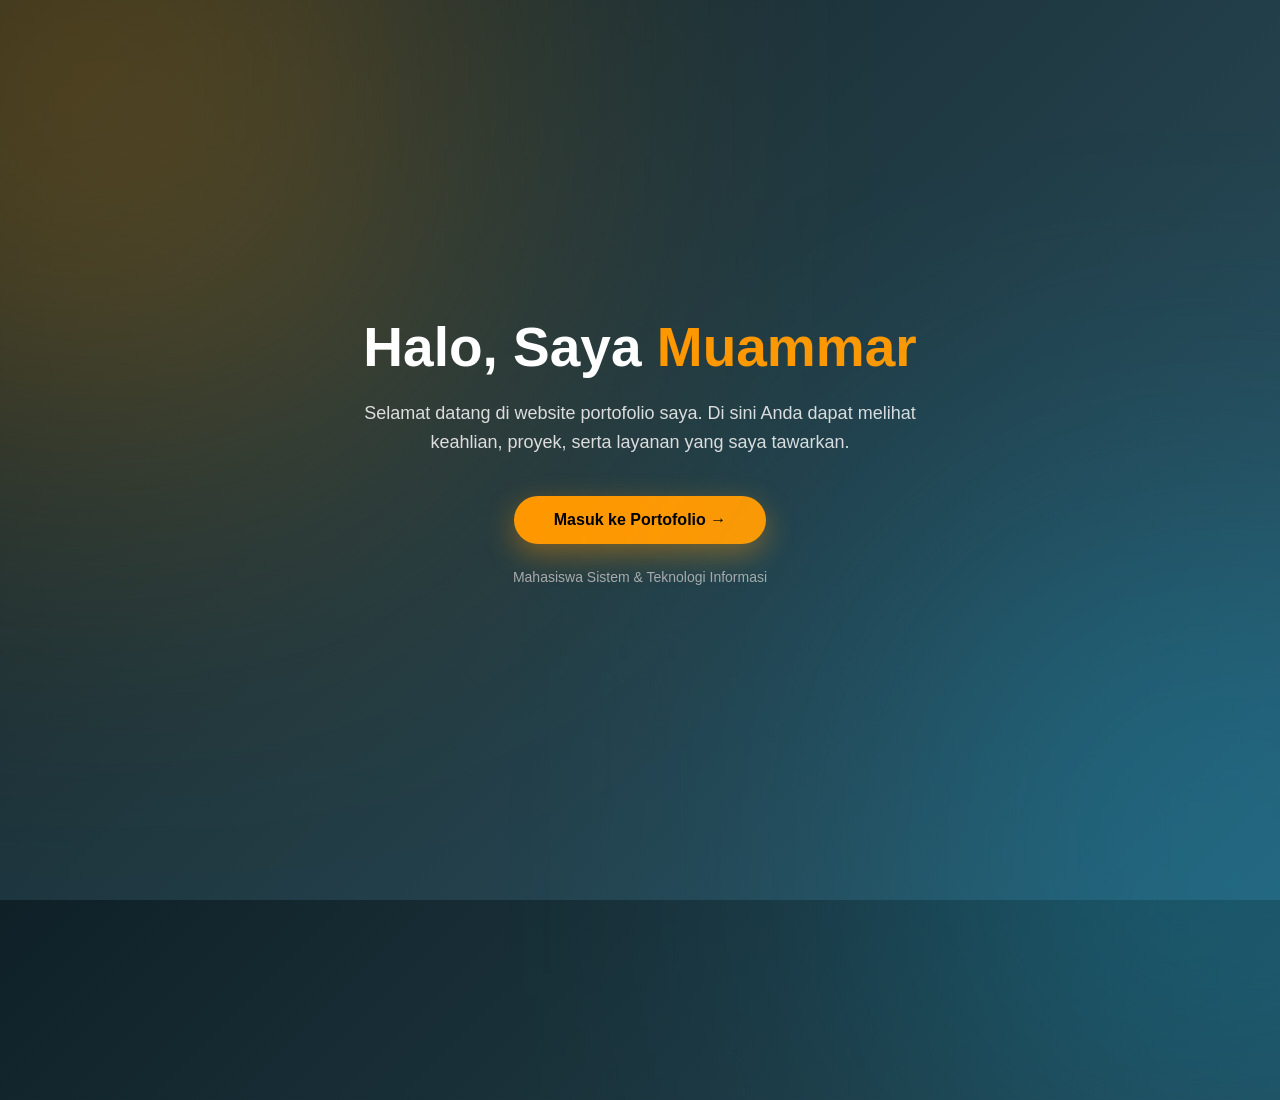
==== commit 6cf36f09: "Add files via upload" ====
--- a/index.html
+++ b/index.html
@@ -1,306 +1,156 @@
 <!DOCTYPE html>
 <html lang="id">
+
 <head>
 <meta charset="UTF-8">
 <meta name="viewport" content="width=device-width, initial-scale=1.0">
 
-<title>Portofolio Muammar</title>
-
-<link rel="stylesheet" href="style.css">
+<title>Muammar Portfolio</title>
 
 <link href="https://fonts.googleapis.com/css2?family=Poppins:wght@300;400;600;700&display=swap" rel="stylesheet">
+
+<style>
+
+*{
+margin:0;
+padding:0;
+box-sizing:border-box;
+font-family:'Poppins',sans-serif;
+}
+
+body{
+height:100vh;
+display:flex;
+align-items:center;
+justify-content:center;
+background:linear-gradient(135deg,#0f2027,#203a43,#2c5364);
+color:white;
+overflow:hidden;
+}
+
+/* BACKGROUND ANIMATION */
+
+body::before{
+content:"";
+position:absolute;
+width:600px;
+height:600px;
+background:#ff9800;
+filter:blur(200px);
+opacity:0.4;
+top:-200px;
+left:-200px;
+}
+
+body::after{
+content:"";
+position:absolute;
+width:500px;
+height:500px;
+background:#00c3ff;
+filter:blur(200px);
+opacity:0.4;
+bottom:-200px;
+right:-200px;
+}
+
+/* CONTAINER */
+
+.container{
+position:relative;
+text-align:center;
+max-width:700px;
+padding:40px;
+}
+
+/* TITLE */
+
+h1{
+font-size:55px;
+margin-bottom:20px;
+}
+
+span{
+color:#ff9800;
+}
+
+/* TEXT */
+
+p{
+font-size:18px;
+color:#ddd;
+margin-bottom:40px;
+line-height:1.6;
+}
+
+/* BUTTON */
+
+.btn{
+display:inline-block;
+padding:15px 40px;
+background:#ff9800;
+color:black;
+text-decoration:none;
+border-radius:30px;
+font-weight:600;
+font-size:16px;
+transition:0.3s;
+box-shadow:0 10px 30px rgba(255,152,0,0.4);
+}
+
+.btn:hover{
+transform:translateY(-4px);
+box-shadow:0 15px 40px rgba(255,152,0,0.6);
+}
+
+/* SMALL TEXT */
+
+.small{
+margin-top:25px;
+font-size:14px;
+color:#aaa;
+}
+
+/* RESPONSIVE */
+
+@media(max-width:768px){
+
+h1{
+font-size:40px;
+}
+
+p{
+font-size:16px;
+}
+
+}
+
+</style>
+
 </head>
 
 <body>
 
-<header>
+<div class="container">
 
-<div class="logo">Muammar<span>.</span></div>
+<h1>Halo, Saya <span>Muammar</span></h1>
 
-<div class="menu-toggle" onclick="toggleMenu()">
-☰
-</div>
-
-<nav id="navMenu">
-<a href="#home" onclick="closeMenu()">Beranda</a>
-<a href="#about" onclick="closeMenu()">Tentang</a>
-<a href="#skills" onclick="closeMenu()">Keahlian</a>
-<a href="#portfolio" onclick="closeMenu()">Proyek</a>
-<a href="#services" onclick="closeMenu()">Layanan</a>
-<a href="#contact" class="btn-nav" onclick="closeMenu()">Kontak</a>
-</nav>
-
-</header>
-
-<!-- HERO -->
-<section id="home" class="hero">
-
-<div class="hero-text">
-<p class="small">Halo, Saya</p>
-<h1>Muammar</h1>
-<h2>Mahasiswa Sistem & Teknologi Informasi</h2>
-
-<p class="desc">
+<p>
+Selamat datang di website portofolio saya.
+Di sini Anda dapat melihat keahlian, proyek,
+serta layanan yang saya tawarkan.
 </p>
 
-<div class="buttons">
-<a href="#portfolio" class="btn">Lihat Proyek</a>
-<a href="#contact" class="btn-outline">Hubungi Saya</a>
+<a href="portofolio.html" class="btn">
+Masuk ke Portofolio →
+</a>
+
+<div class="small">
+Mahasiswa Sistem & Teknologi Informasi
 </div>
 
 </div>
 
-<div class="hero-img">
-<img src="Ilo.jpeg" alt="Foto Muammar">
-</div>
+</body>
 
-</section>
-
-
-<!-- TENTANG -->
-<section id="about">
-
-<h2 class="section-title">Tentang Saya</h2>
-
-<div class="about-container">
-
-<div class="about-image">
-<img src="iloc.jpeg">
-</div>
-
-<div class="about-content">
-
-<p>
-Saya adalah seseorang yang tertarik pada bidang teknologi, khususnya
-pengembangan website dan desain digital. Saya memiliki minat dalam
-membuat tampilan website yang menarik, responsif, dan mudah digunakan.
-</p>
-
-<p>
-Selain itu saya juga memiliki kemampuan dalam desain menggunakan Canva,
-mengoperasikan Microsoft Office, serta memiliki pengalaman sebagai driver dan komunikasi yang baik.
-</p>
-
-<div class="about-info">
-
-<div class="info-card">
-<h4>Domisili</h4>
-<p>Makassar / Enrekang</p>
-</div>
-
-<div class="info-card">
-<h4>Hoby</h4>
-<p>Ngoding & Menjelajahi alam</p>
-</div>
-
-<div class="info-card">
-<h4>Minat</h4>
-<p>Teknologi & Digital</p>
-</div>
-
-</div>
-
-</div>
-
-</div>
-
-</section>
-
-
-<!-- SKILLS -->
-<section id="skills">
-
-<h2 class="section-title">Keahlian Saya</h2>
-
-<div class="skills-container">
-
-<div class="skill-card">
-<img src="https://cdn-icons-png.flaticon.com/512/2721/2721297.png">
-<h3>Pemrograman Web</h3>
-<p>Mampu membuat dan mengembangkan website sederhana hingga modern.</p>
-</div>
-
-<div class="skill-card">
-<img src="https://cdn-icons-png.flaticon.com/512/732/732212.png">
-<h3>HTML & CSS</h3>
-<p>Mendesain dan membangun tampilan website yang responsive.</p>
-</div>
-
-<div class="skill-card">
-<img src="https://cdn-icons-png.flaticon.com/512/5968/5968705.png">
-<h3>Canva Design</h3>
-<p>Membuat desain poster, presentasi, dan konten visual menarik.</p>
-</div>
-
-<div class="skill-card">
-<img src="https://cdn-icons-png.flaticon.com/512/2991/2991148.png">
-<h3>Microsoft Office</h3>
-<p>Menguasai Word, Excel, dan PowerPoint untuk kebutuhan kerja.</p>
-</div>
-
-<div class="skill-card">
-<img src="https://cdn-icons-png.flaticon.com/512/3062/3062634.png">
-<h3>Public Speaking</h3>
-<p>Mampu berbicara di depan umum dan menyampaikan ide dengan baik.</p>
-</div>
-
-<div class="skill-card">
-<img src="https://cdn-icons-png.flaticon.com/512/1048/1048315.png">
-<h3>Driver</h3>
-<p>Layanan perjalanan Enrekang – Makassar dengan aman dan nyaman.</p>
-</div>
-
-</div>
-
-</section>
-
-
-<!-- PROYEK -->
-<section id="portfolio">
-
-<h2 class="section-title">Proyek Saya</h2>
-
-<div class="portfolio-container">
-
-<div class="portfolio-card">
-<img src="https://images.unsplash.com/photo-1498050108023-c5249f4df085">
-<h3>Website Portfolio</h3>
-<p>Membuat website portfolio pribadi menggunakan HTML dan CSS dengan desain modern dan responsive.</p>
-</div>
-
-<div class="portfolio-card">
-<img src="https://images.unsplash.com/photo-1586717799252-bd134ad00e26">
-<h3>Desain Canva</h3>
-<p>Membuat berbagai desain poster, presentasi, dan konten visual menarik menggunakan Canva.</p>
-</div>
-
-<div class="portfolio-card">
-<img src="https://images.unsplash.com/photo-1551288049-bebda4e38f71">
-<h3>Microsoft Office</h3>
-<p>Membuat dokumen Word, laporan Excel, serta presentasi PowerPoint untuk kebutuhan akademik dan kerja.</p>
-</div>
-
-</div>
-
-</section>
-
-
-<!-- LAYANAN -->
-<section id="services">
-
-<h2 class="section-title">Layanan yang Ditawarkan</h2>
-
-<div class="services-container">
-
-<div class="service-card">
-<div class="icon">💻</div>
-<h3>Pembuatan Website</h3>
-<p>Membantu pembuatan website sederhana seperti website portfolio, landing page, dan website informasi menggunakan HTML & CSS.</p>
-
-<ul>
-<li>Website responsive</li>
-<li>Desain modern</li>
-<li>Cocok untuk portfolio atau usaha</li>
-</ul>
-</div>
-
-
-<div class="service-card popular">
-<div class="icon">🎨</div>
-<h3>Desain Canva</h3>
-<p>Membuat desain visual menarik seperti poster, presentasi, banner, dan konten media sosial menggunakan Canva.</p>
-
-<ul>
-<li>Poster & banner</li>
-<li>Desain presentasi</li>
-<li>Konten media sosial</li>
-<li>Desain menarik</li>
-</ul>
-
-<span class="badge">Populer</span>
-</div>
-
-
-<div class="service-card">
-<div class="icon">📊</div>
-<h3>Microsoft Office</h3>
-<p>Membantu pembuatan dokumen kerja seperti laporan Word, pengolahan data Excel, dan presentasi PowerPoint.</p>
-
-<ul>
-<li>Dokumen Word</li>
-<li>Pengolahan data Excel</li>
-<li>Presentasi PowerPoint</li>
-</ul>
-</div>
-
-
-<div class="service-card">
-<div class="icon">🚗</div>
-<h3>Layanan Driver</h3>
-<p>Menyediakan layanan perjalanan Enrekang – Makassar dengan aman, nyaman, dan tepat waktu.</p>
-
-<ul>
-<li>Perjalanan aman</li>
-<li>Tepat waktu</li>
-<li>Perjalanan nyaman</li>
-</ul>
-</div>
-
-</div>
-
-</section>
-
-<!-- KONTAK -->
-<section id="contact">
-
-<h2 class="contact-title">Hubungi Saya!</h2>
-<p class="contact-subtitle">
-Jika ingin bekerja sama, bertanya, atau menggunakan layanan saya silakan hubungi melalui kontak berikut!!
-</p>
-
-<div class="contact-wrapper">
-
-<a href="https://wa.me/6281395717891" target="_blank" class="contact-card wa">
-<div class="icon">
-<img src="https://cdn-icons-png.flaticon.com/512/733/733585.png">
-</div>
-<div class="contact-info">
-<h3>WhatsApp</h3>
-<p>081343715174</p>
-</div>
-</a>
-
-<a href="https://instagram.com/ilomuam2ar_" target="_blank" class="contact-card ig">
-<div class="icon">
-<img src="https://cdn-icons-png.flaticon.com/512/733/733558.png">
-</div>
-<div class="contact-info">
-<h3>Instagram</h3>
-<p>@ilomuam2ar_</p>
-</div>
-</a>
-
-</div>
-
-</section>
-
-
-<footer>
-
-<p>© 2026 Muammar | Website Portofolio Pribadi</p>
-
-</footer>
-
-<script>
-
-function toggleMenu(){
-document.getElementById("navMenu").classList.toggle("active");
-}
-
-function closeMenu(){
-document.getElementById("navMenu").classList.remove("active");
-}
-
-</script>
-</body>
 </html>
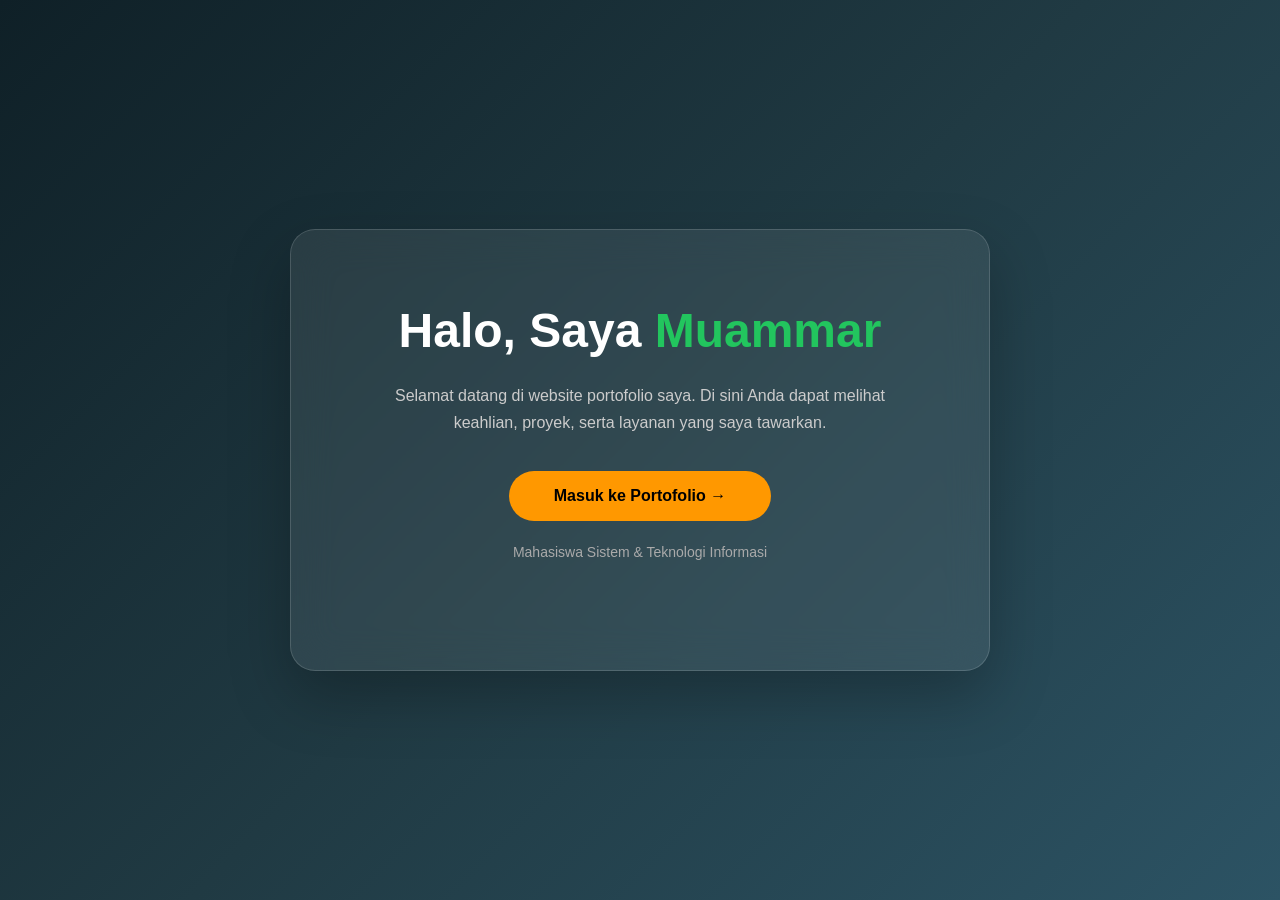
==== commit 777651b1: "Add files via upload" ====
--- a/index.html
+++ b/index.html
@@ -1,156 +1,324 @@
 <!DOCTYPE html>
 <html lang="id">
-
 <head>
 <meta charset="UTF-8">
 <meta name="viewport" content="width=device-width, initial-scale=1.0">
 
-<title>Muammar Portfolio</title>
+<title>Portofolio Muammar</title>
+
+<link rel="stylesheet" href="style.css?v=2">
 
 <link href="https://fonts.googleapis.com/css2?family=Poppins:wght@300;400;600;700&display=swap" rel="stylesheet">
-
-<style>
-
-*{
-margin:0;
-padding:0;
-box-sizing:border-box;
-font-family:'Poppins',sans-serif;
-}
-
-body{
-height:100vh;
-display:flex;
-align-items:center;
-justify-content:center;
-background:linear-gradient(135deg,#0f2027,#203a43,#2c5364);
-color:white;
-overflow:hidden;
-}
-
-/* BACKGROUND ANIMATION */
-
-body::before{
-content:"";
-position:absolute;
-width:600px;
-height:600px;
-background:#ff9800;
-filter:blur(200px);
-opacity:0.4;
-top:-200px;
-left:-200px;
-}
-
-body::after{
-content:"";
-position:absolute;
-width:500px;
-height:500px;
-background:#00c3ff;
-filter:blur(200px);
-opacity:0.4;
-bottom:-200px;
-right:-200px;
-}
-
-/* CONTAINER */
-
-.container{
-position:relative;
-text-align:center;
-max-width:700px;
-padding:40px;
-}
-
-/* TITLE */
-
-h1{
-font-size:55px;
-margin-bottom:20px;
-}
-
-span{
-color:#ff9800;
-}
-
-/* TEXT */
-
-p{
-font-size:18px;
-color:#ddd;
-margin-bottom:40px;
-line-height:1.6;
-}
-
-/* BUTTON */
-
-.btn{
-display:inline-block;
-padding:15px 40px;
-background:#ff9800;
-color:black;
-text-decoration:none;
-border-radius:30px;
-font-weight:600;
-font-size:16px;
-transition:0.3s;
-box-shadow:0 10px 30px rgba(255,152,0,0.4);
-}
-
-.btn:hover{
-transform:translateY(-4px);
-box-shadow:0 15px 40px rgba(255,152,0,0.6);
-}
-
-/* SMALL TEXT */
-
-.small{
-margin-top:25px;
-font-size:14px;
-color:#aaa;
-}
-
-/* RESPONSIVE */
-
-@media(max-width:768px){
-
-h1{
-font-size:40px;
-}
-
-p{
-font-size:16px;
-}
-
-}
-
-</style>
-
 </head>
 
 <body>
-
-<div class="container">
-
-<h1>Halo, Saya <span>Muammar</span></h1>
+<!-- LANDING PAGE -->
+<div class="landing" id="landingPage">
+  <div class="landing-box">
+
+    <h1>
+      Halo, Saya <span>Muammar</span>
+    </h1>
+
+    <p>
+      Selamat datang di website portofolio saya. Di sini Anda dapat
+      melihat keahlian, proyek, serta layanan yang saya tawarkan.
+    </p>
+
+    <a href="#" class="landing-btn" id="btnMasuk">
+      Masuk ke Portofolio →
+    </a>
+
+    <p style="margin-top:20px; font-size:14px; color:#aaa;">
+      Mahasiswa Sistem & Teknologi Informasi
+    </p>
+
+  </div>
+</div>
+
+<!-- MULAI BUNGKUS -->
+<div id="mainContent">
+
+<header>
+
+</button>
+<div class="logo">Muammar<span>.</span></div>
+
+<div class="menu-toggle" onclick="toggleMenu()">
+☰
+</div>
+
+<nav id="navMenu">
+<a href="#home" onclick="closeMenu()">Beranda</a>
+<a href="#about" onclick="closeMenu()">Tentang</a>
+<a href="#skills" onclick="closeMenu()">Keahlian</a>
+<a href="#portfolio" onclick="closeMenu()">Proyek</a>
+<a href="#services" onclick="closeMenu()">Layanan</a>
+<a href="#contact" class="btn-nav" onclick="closeMenu()">Kontak</a>
+<a href="#" class="btn-nav" onclick="kembaliLanding()">Kembali</a>
+</nav>
+
+</header>
+
+<!-- HERO -->
+<section id="home" class="hero">
+
+<div class="hero-text">
+<p class="small">Halo, Saya</p>
+<h1>Muammar</h1>
+<h2>Mahasiswa Sistem & Teknologi Informasi</h2>
+
+<p class="desc">
+</p>
+
+<div class="buttons">
+<a href="#portfolio" class="btn">Lihat Proyek</a>
+<a href="#contact" class="btn-outline">Hubungi Saya</a>
+</div>
+
+</div>
+
+<div class="hero-img">
+<img src="Ilo.jpeg" alt="Foto Muammar">
+</div>
+
+</section>
+
+
+<!-- TENTANG -->
+<section id="about">
+
+<h2 class="section-title">Tentang Saya</h2>
+
+<div class="about-container">
+
+<div class="about-image">
+<img src="iloc.jpeg">
+</div>
+
+<div class="about-content">
 
 <p>
-Selamat datang di website portofolio saya.
-Di sini Anda dapat melihat keahlian, proyek,
-serta layanan yang saya tawarkan.
+Saya adalah seseorang yang tertarik pada bidang teknologi, khususnya
+pengembangan website dan desain digital. Saya memiliki minat dalam
+membuat tampilan website yang menarik, responsif, dan mudah digunakan.
 </p>
 
-<a href="portofolio.html" class="btn">
-Masuk ke Portofolio →
+<p>
+Selain itu saya juga memiliki kemampuan dalam desain menggunakan Canva,
+mengoperasikan Microsoft Office, serta memiliki pengalaman sebagai driver dan komunikasi yang baik.
+</p>
+
+<div class="about-info">
+
+<div class="info-card">
+<h4>Domisili</h4>
+<p>Makassar / Enrekang</p>
+</div>
+
+<div class="info-card">
+<h4>Hoby</h4>
+<p>Ngoding & Menjelajahi alam</p>
+</div>
+
+<div class="info-card">
+<h4>Minat</h4>
+<p>Teknologi & Digital</p>
+</div>
+
+</div>
+
+</div>
+
+</div>
+
+</section>
+
+
+<!-- SKILLS -->
+<section id="skills">
+
+<h2 class="section-title">Keahlian Saya</h2>
+
+<div class="skills-container">
+
+<div class="skill-card">
+<img src="https://cdn-icons-png.flaticon.com/512/2721/2721297.png">
+<h3>Pemrograman Web</h3>
+<p>Mampu membuat dan mengembangkan website sederhana hingga modern.</p>
+</div>
+
+<div class="skill-card">
+<img src="https://cdn-icons-png.flaticon.com/512/732/732212.png">
+<h3>HTML & CSS</h3>
+<p>Mendesain dan membangun tampilan website yang responsive.</p>
+</div>
+
+<div class="skill-card">
+<img src="https://cdn-icons-png.flaticon.com/512/5968/5968705.png">
+<h3>Canva Design</h3>
+<p>Membuat desain poster, presentasi, dan konten visual menarik.</p>
+</div>
+
+<div class="skill-card">
+<img src="https://cdn-icons-png.flaticon.com/512/2991/2991148.png">
+<h3>Microsoft Office</h3>
+<p>Menguasai Word, Excel, dan PowerPoint untuk kebutuhan kerja.</p>
+</div>
+
+<div class="skill-card">
+<img src="https://cdn-icons-png.flaticon.com/512/3062/3062634.png">
+<h3>Public Speaking</h3>
+<p>Mampu berbicara di depan umum dan menyampaikan ide dengan baik.</p>
+</div>
+
+<div class="skill-card">
+<img src="https://cdn-icons-png.flaticon.com/512/1048/1048315.png">
+<h3>Driver</h3>
+<p>Layanan perjalanan Enrekang – Makassar dengan aman dan nyaman.</p>
+</div>
+
+</div>
+
+</section>
+
+
+<!-- PROYEK -->
+<section id="portfolio">
+
+<h2 class="section-title">Proyek Saya</h2>
+
+<div class="portfolio-container">
+
+<div class="portfolio-card">
+<img src="https://images.unsplash.com/photo-1498050108023-c5249f4df085">
+<h3>Website Portfolio</h3>
+<p>Membuat website portfolio pribadi menggunakan HTML dan CSS dengan desain modern dan responsive.</p>
+</div>
+
+<div class="portfolio-card">
+<img src="https://images.unsplash.com/photo-1586717799252-bd134ad00e26">
+<h3>Desain Canva</h3>
+<p>Membuat berbagai desain poster, presentasi, dan konten visual menarik menggunakan Canva.</p>
+</div>
+
+<div class="portfolio-card">
+<img src="https://images.unsplash.com/photo-1551288049-bebda4e38f71">
+<h3>Microsoft Office</h3>
+<p>Membuat dokumen Word, laporan Excel, serta presentasi PowerPoint untuk kebutuhan akademik dan kerja.</p>
+</div>
+
+</div>
+
+</section>
+
+
+<!-- LAYANAN -->
+<section id="services">
+
+<h2 class="section-title">Layanan yang Ditawarkan</h2>
+
+<div class="services-container">
+
+<div class="service-card">
+<div class="icon">💻</div>
+<h3>Pembuatan Website</h3>
+<p>Membantu pembuatan website sederhana seperti website portfolio, landing page, dan website informasi menggunakan HTML & CSS.</p>
+
+<ul>
+<li>Website responsive</li>
+<li>Desain modern</li>
+<li>Cocok untuk portfolio atau usaha</li>
+</ul>
+</div>
+
+
+<div class="service-card popular">
+<div class="icon">🎨</div>
+<h3>Desain Canva</h3>
+<p>Membuat desain visual menarik seperti poster, presentasi, banner, dan konten media sosial menggunakan Canva.</p>
+
+<ul>
+<li>Poster & banner</li>
+<li>Desain presentasi</li>
+<li>Konten media sosial</li>
+<li>Desain menarik</li>
+</ul>
+
+<span class="badge">Populer</span>
+</div>
+
+
+<div class="service-card">
+<div class="icon">📊</div>
+<h3>Microsoft Office</h3>
+<p>Membantu pembuatan dokumen kerja seperti laporan Word, pengolahan data Excel, dan presentasi PowerPoint.</p>
+
+<ul>
+<li>Dokumen Word</li>
+<li>Pengolahan data Excel</li>
+<li>Presentasi PowerPoint</li>
+</ul>
+</div>
+
+
+<div class="service-card">
+<div class="icon">🚗</div>
+<h3>Layanan Driver</h3>
+<p>Menyediakan layanan perjalanan Enrekang – Makassar dengan aman, nyaman, dan tepat waktu.</p>
+
+<ul>
+<li>Perjalanan aman</li>
+<li>Tepat waktu</li>
+<li>Perjalanan nyaman</li>
+</ul>
+</div>
+
+</div>
+
+</section>
+
+<!-- KONTAK -->
+<section id="contact">
+
+<h2 class="contact-title">Hubungi Saya!</h2>
+<p class="contact-subtitle">
+Jika ingin bekerja sama, bertanya, atau menggunakan layanan saya silakan hubungi melalui kontak berikut!!
+</p>
+
+<div class="contact-wrapper">
+
+<a href="https://wa.me/6281395717891" target="_blank" class="contact-card wa">
+<div class="icon">
+<img src="https://cdn-icons-png.flaticon.com/512/733/733585.png">
+</div>
+<div class="contact-info">
+<h3>WhatsApp</h3>
+<p>081343715174</p>
+</div>
 </a>
 
-<div class="small">
-Mahasiswa Sistem & Teknologi Informasi
-</div>
-
-</div>
-
+<a href="https://instagram.com/ilomuam2ar_" target="_blank" class="contact-card ig">
+<div class="icon">
+<img src="https://cdn-icons-png.flaticon.com/512/733/733558.png">
+</div>
+<div class="contact-info">
+<h3>Instagram</h3>
+<p>@ilomuam2ar_</p>
+</div>
+</a>
+
+</div>
+
+</section>
+
+
+<footer>
+
+<p>© 2026 Muammar | Website Portofolio Pribadi</p>
+
+</footer>
+</div>
+<script src="script.js"></script>
 </body>
-
 </html>
--- a/style.css
+++ b/style.css
@@ -0,0 +1,579 @@
+*{
+margin:0;
+padding:0;
+box-sizing:border-box;
+font-family:'Poppins',sans-serif;
+}
+
+html{
+scroll-behavior:smooth;
+}
+
+body{
+color:white;
+background:#0a0f1c;
+}
+
+/* ================= NAVIGATION ================= */
+
+header{
+position:fixed;
+top:0;
+width:100%;
+display:flex;
+justify-content:space-between;
+align-items:center;
+padding:18px 60px;
+background:rgba(10,15,28,0.7);
+backdrop-filter:blur(10px);
+z-index:1000;
+border-bottom:1px solid rgba(255,255,255,0.1);
+}
+
+.logo{
+font-size:22px;
+font-weight:700;
+}
+
+.logo span{
+color:#ff9800;
+}
+
+nav{
+display:flex;
+align-items:center;
+}
+
+nav a{
+margin:0 12px;
+text-decoration:none;
+color:#ddd;
+font-size:14px;
+transition:0.3s;
+}
+
+nav a:hover{
+color:#ff9800;
+}
+
+.btn-nav{
+background:#ff9800;
+color:black;
+padding:8px 18px;
+border-radius:20px;
+}
+
+/* HAMBURGER MENU */
+
+.menu-toggle{
+display:none;
+font-size:30px;
+cursor:pointer;
+color:white;
+}
+
+/* ================= HERO ================= */
+
+.hero{
+height:100vh;
+display:flex;
+align-items:center;
+justify-content:space-around;
+padding:0 50px;
+background:linear-gradient(135deg,#0f2027,#203a43,#2c5364);
+}
+
+.hero-text h1{
+font-size:50px;
+}
+
+.hero-text h2{
+color:#ff9800;
+margin:10px 0;
+}
+
+.hero-img img{
+width:250px;
+border-radius:50%;
+border:5px solid #ff9800;
+box-shadow:0 0 30px rgba(255,152,0,0.4);
+}
+
+.desc{
+max-width:400px;
+margin-top:10px;
+color:#ddd;
+}
+
+.buttons{
+margin-top:25px;
+}
+
+.btn{
+background:#ff9800;
+color:black;
+padding:10px 20px;
+border-radius:20px;
+text-decoration:none;
+margin-right:10px;
+}
+
+.btn-outline{
+border:1px solid white;
+padding:10px 20px;
+border-radius:20px;
+text-decoration:none;
+color:white;
+}
+
+/* ================= SECTION ================= */
+
+section{
+padding:100px 20px;
+text-align:center;
+}
+
+h2{
+margin-bottom:40px;
+font-size:32px;
+}
+
+/* ================= ABOUT ================= */
+
+#about{
+background:#111827;
+padding:120px 20px;
+}
+
+.about-container{
+display:grid;
+grid-template-columns:1fr 1fr;
+gap:40px;
+align-items:center;
+max-width:1100px;
+margin:auto;
+}
+
+.about-image img{
+width:100%;
+border-radius:20px;
+box-shadow:0 10px 30px rgba(0,0,0,0.5);
+}
+
+.about-content p{
+color:#ccc;
+margin-bottom:20px;
+line-height:1.7;
+}
+
+.about-info{
+display:grid;
+grid-template-columns:repeat(3,1fr);
+gap:15px;
+margin-top:20px;
+}
+
+.info-card{
+background:#1f2937;
+padding:18px;
+border-radius:12px;
+text-align:center;
+transition:0.3s;
+}
+
+.info-card:hover{
+transform:translateY(-5px);
+background:#374151;
+}
+
+.info-card h4{
+color:#ff9800;
+margin-bottom:5px;
+}
+
+/* ================= SKILLS ================= */
+
+#skills{
+background:linear-gradient(135deg,#141e30,#243b55);
+}
+
+/* ================= PORTFOLIO ================= */
+
+#portfolio{
+background:#0f172a;
+}
+
+/* ================= SERVICES ================= */
+
+#services{
+background:linear-gradient(135deg,#0f2027,#203a43,#2c5364);
+color:white;
+}
+
+/* ================= GRID ================= */
+
+.skills-container,
+.portfolio-container,
+.services-container{
+display:grid;
+grid-template-columns:repeat(auto-fit,minmax(250px,1fr));
+gap:25px;
+padding:40px;
+max-width:1100px;
+margin:auto;
+}
+
+/* ================= CARD STYLE ================= */
+
+.skill-card,
+.portfolio-card{
+background:#1e293b;
+padding:25px;
+border-radius:15px;
+text-align:center;
+transition:0.4s;
+box-shadow:0 8px 20px rgba(0,0,0,0.4);
+}
+
+.skill-card img{
+width:60px;
+margin-bottom:15px;
+}
+
+.portfolio-card img{
+width:100%;
+height:160px;
+object-fit:cover;
+border-radius:10px;
+margin-bottom:15px;
+}
+
+.skill-card h3,
+.portfolio-card h3{
+margin-bottom:10px;
+font-size:20px;
+color:#ff9800;
+}
+
+.skill-card p,
+.portfolio-card p{
+font-size:14px;
+color:#ddd;
+line-height:1.6;
+}
+
+.skill-card:hover,
+.portfolio-card:hover{
+transform:translateY(-10px) scale(1.02);
+box-shadow:0 15px 35px rgba(0,0,0,0.6);
+}
+
+/* ================= SERVICE CARD ================= */
+
+.service-card{
+background:#1e293b;
+color:#333;
+padding:30px;
+border-radius:15px;
+text-align:left;
+position:relative;
+transition:0.3s;
+box-shadow:0 10px 25px rgba(0,0,0,0.3);
+}
+
+.service-card:hover{
+transform:translateY(-10px);
+box-shadow:0 15px 35px rgba(0,0,0,0.3);
+}
+
+.service-card .icon{
+font-size:38px;
+margin-bottom:10px;
+}
+
+.service-card h3{
+margin-bottom:10px;
+font-size:20px;
+color:#ff9800;
+}
+
+.service-card p{
+font-size:14px;
+color:#9ca3af;
+margin-bottom:12px;
+line-height:1.6;
+}
+
+/* LIST LAYANAN */
+.service-card ul{
+list-style:none;
+padding-left:0;
+margin-top:10px;
+}
+
+/* POIN LAYANAN (LEBIH TERANG) */
+.service-card ul li{
+font-size:14px;
+margin-bottom:7px;
+color:#ffffff;
+font-weight:500;
+}
+
+/* TANDA CENTANG */
+.service-card ul li::before{
+content:"✓ ";
+color:#22c55e;
+font-weight:bold;
+margin-right:6px;
+}
+
+
+/* BADGE */
+
+.badge{
+position:absolute;
+top:15px;
+right:15px;
+background:#ff9800;
+color:black;
+font-size:12px;
+padding:5px 10px;
+border-radius:8px;
+font-weight:bold;
+}
+
+.popular{
+border:2px solid #ff9800;
+}
+
+/* ================= CONTACT ================= */
+
+#contact{
+background:linear-gradient(135deg,#020617,#0f172a);
+padding:120px 20px;
+text-align:center;
+scroll-margin-top:100px;
+}
+
+.contact-title{
+font-size:48px;     /* ukuran lebih besar */
+margin-bottom:20px;
+color:#ff9800;
+font-weight:700;
+letter-spacing:1px;
+}
+
+.contact-subtitle{
+color:#aaa;
+max-width:600px;
+margin:auto;
+margin-bottom:50px;
+}
+
+.contact-wrapper{
+display:flex;
+justify-content:center;
+gap:30px;
+flex-wrap:wrap;
+}
+
+.contact-card{
+display:flex;
+align-items:center;
+gap:20px;
+background:#111827;
+padding:25px 35px;
+border-radius:15px;
+text-decoration:none;
+color:white;
+min-width:260px;
+transition:0.4s;
+border:1px solid rgba(255,255,255,0.05);
+}
+
+.contact-card:hover{
+transform:translateY(-8px);
+box-shadow:0 15px 40px rgba(0,0,0,0.6);
+}
+
+.contact-card .icon img{
+width:40px;
+}
+
+.contact-info h3{
+font-size:18px;
+margin-bottom:5px;
+}
+
+.contact-info p{
+color:#ccc;
+font-size:14px;
+}
+
+.contact-card.wa:hover{
+border:1px solid #25D366;
+}
+
+.contact-card.ig:hover{
+border:1px solid #E1306C;
+}
+
+/* ================= FOOTER ================= */
+
+footer{
+background:black;
+padding:25px;
+text-align:center;
+color:#aaa;
+}
+
+/* ================= RESPONSIVE ================= */
+
+@media(max-width:768px){
+
+.menu-toggle{
+display:block;
+}
+
+nav{
+position:absolute;
+top:70px;
+left:0;
+width:100%;
+background:#0a0f1c;
+flex-direction:column;
+text-align:center;
+display:none;
+padding:20px 0;
+z-index:999;
+}
+
+nav a{
+display:block;
+margin:10px 0;
+}
+
+nav.active{
+display:flex;
+}
+
+.hero{
+flex-direction:column;
+text-align:center;
+}
+
+.hero-img{
+margin-top:30px;
+}
+
+.skills-container,
+.portfolio-container,
+.services-container{
+grid-template-columns:1fr;
+}
+
+.about-container{
+grid-template-columns:1fr;
+text-align:center;
+}
+
+.about-info{
+grid-template-columns:1fr;
+}
+
+}
+/* ================= LANDING PAGE ================= */
+
+.landing{
+height:100vh;
+display:flex;
+justify-content:center;
+align-items:center;
+padding:20px;
+
+/* background belakang */
+background:linear-gradient(135deg,#0f2027,#203a43,#2c5364);
+}
+
+/* kotak utama */
+
+.landing-box{
+background:rgba(255,255,255,0.08);
+backdrop-filter:blur(20px);
+padding:70px 80px;
+border-radius:25px;
+max-width:700px;
+text-align:center;
+border:1px solid rgba(255,255,255,0.15);
+box-shadow:0 30px 80px rgba(0,0,0,0.5);
+animation:fadeUp 1s ease;
+
+
+/* efek modern */
+box-shadow:0 25px 60px rgba(0,0,0,0.25);
+}
+
+/* judul */
+
+.landing-box h1{
+font-size:48px;
+font-weight:700;
+line-height:1.3;
+margin-bottom:20px;
+}
+
+/* warna css modern */
+
+.landing-box span{
+color:#22c55e;
+font-weight:700;
+}
+
+/* paragraf */
+
+.landing-box p{
+color:#ccc;
+font-size:16px;
+line-height:1.7;
+margin-bottom:35px;
+}
+
+/* tombol */
+
+.landing-btn{
+display:inline-block;
+background:#ff9800;
+color:black;
+padding:16px 45px;
+border-radius:50px;
+text-decoration:none;
+font-weight:600;
+font-size:16px;
+transition:0.3s;
+}
+
+.landing-btn:hover{
+transform:translateY(-5px) scale(1.03);
+box-shadow:0 20px 40px rgba(255,152,0,0.6);
+}
+/* ================= BACK BUTTON ================= */
+.back-btn{
+position:fixed;
+top:90px;
+left:20px;
+background:#ff9800;
+color:black;
+border:none;
+padding:10px 18px;
+border-radius:30px;
+font-size:14px;
+cursor:pointer;
+z-index:999;
+box-shadow:0 5px 15px rgba(0,0,0,0.3);
+transition:0.3s;
+}
+
+.back-btn:hover{
+transform:translateY(-3px);
+box-shadow:0 10px 25px rgba(255,152,0,0.6);
+}
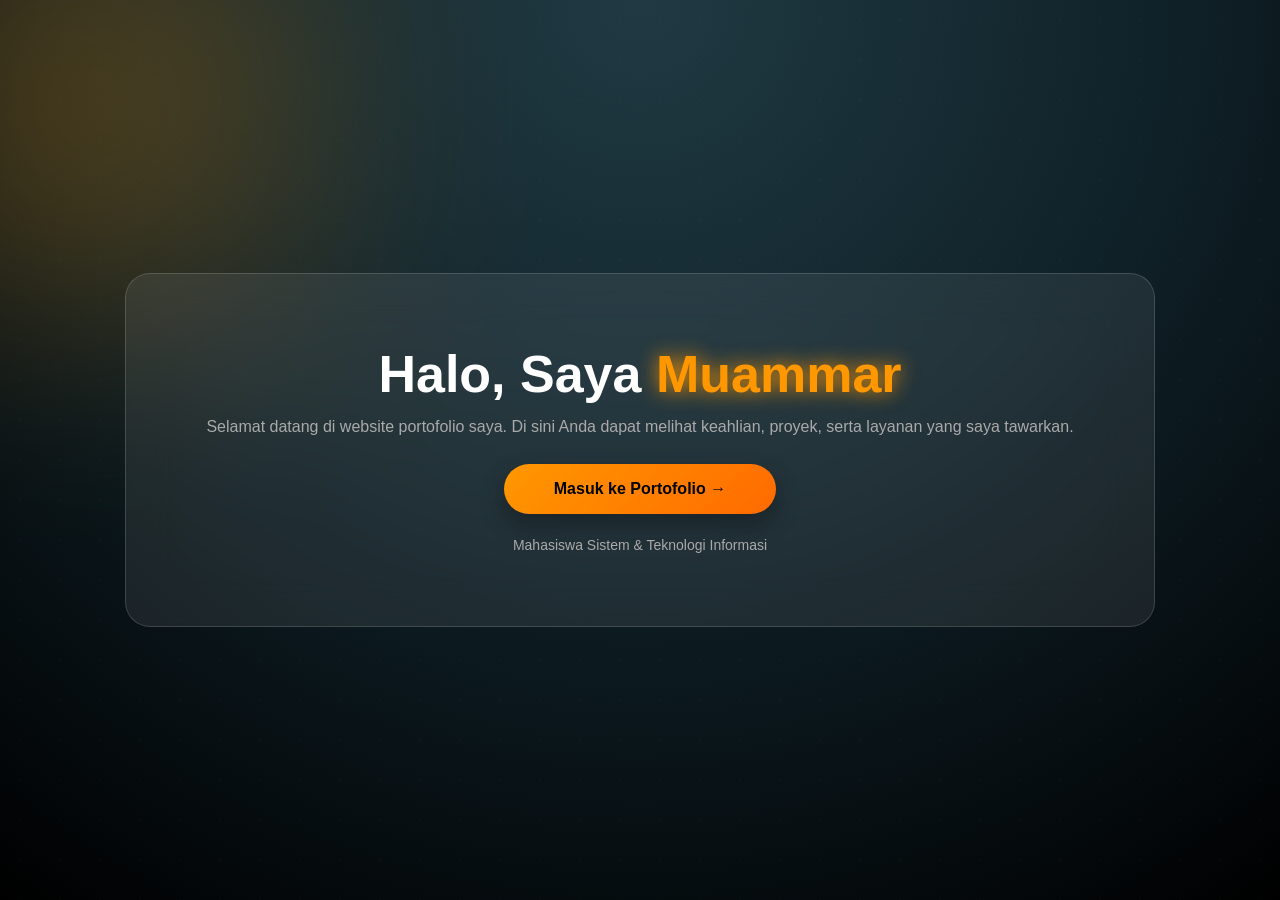
==== commit 554677c9: "Add files via upload" ====
--- a/index.html
+++ b/index.html
@@ -1,5 +1,5 @@
 <!DOCTYPE html>
-<html lang="id">
+<html lang="id" data-theme="dark">
 <head>
 <meta charset="UTF-8">
 <meta name="viewport" content="width=device-width, initial-scale=1.0">
@@ -41,7 +41,6 @@
 
 <header>
 
-</button>
 <div class="logo">Muammar<span>.</span></div>
 
 <div class="menu-toggle" onclick="toggleMenu()">
@@ -54,10 +53,13 @@
 <a href="#skills" onclick="closeMenu()">Keahlian</a>
 <a href="#portfolio" onclick="closeMenu()">Proyek</a>
 <a href="#services" onclick="closeMenu()">Layanan</a>
-<a href="#contact" class="btn-nav" onclick="closeMenu()">Kontak</a>
-<a href="#" class="btn-nav" onclick="kembaliLanding()">Kembali</a>
+<a href="#contact" onclick="closeMenu()">Kontak</a>
+<a href="#" class="btn-nav" onclick="kembaliLanding()">Keluar</a>
 </nav>
 
+<button id="themeToggle" class="theme-btn">
+  <span class="icon">☀️</span>
+</button>
 </header>
 
 <!-- HERO -->
--- a/style.css
+++ b/style.css
@@ -1,579 +1,551 @@
-*{
-margin:0;
-padding:0;
-box-sizing:border-box;
-font-family:'Poppins',sans-serif;
-}
-
-html{
-scroll-behavior:smooth;
-}
-
-body{
-color:white;
-background:#0a0f1c;
-}
-
-/* ================= NAVIGATION ================= */
-
-header{
-position:fixed;
-top:0;
-width:100%;
-display:flex;
-justify-content:space-between;
-align-items:center;
-padding:18px 60px;
-background:rgba(10,15,28,0.7);
-backdrop-filter:blur(10px);
-z-index:1000;
-border-bottom:1px solid rgba(255,255,255,0.1);
-}
-
-.logo{
-font-size:22px;
-font-weight:700;
-}
-
-.logo span{
-color:#ff9800;
-}
-
-nav{
-display:flex;
-align-items:center;
-}
-
-nav a{
-margin:0 12px;
-text-decoration:none;
-color:#ddd;
-font-size:14px;
-transition:0.3s;
-}
-
-nav a:hover{
-color:#ff9800;
-}
-
-.btn-nav{
-background:#ff9800;
-color:black;
-padding:8px 18px;
-border-radius:20px;
-}
-
-/* HAMBURGER MENU */
-
-.menu-toggle{
-display:none;
-font-size:30px;
-cursor:pointer;
-color:white;
+/* ================= THEME SYSTEM ================= */
+:root {
+  --bg: #0a0f1c;
+  --text: #ffffff;
+
+  --card: #1e293b;
+  --card2: #111827;
+
+  --accent: #ff9800;
+  --muted: #aaa;
+
+  --hero-bg: linear-gradient(135deg,#0a0f1c,#203a43,#2c5364);
+
+  --shadow: rgba(0,0,0,0.4);
+}
+
+/* LIGHT MODE */
+:root[data-theme="light"] {
+  --bg: #f5f7fa;
+  --text: #111;
+
+  --card: #ffffff;
+  --card2: #e5e7eb;
+
+  --accent: #0072ff;
+  --muted: #555;
+
+  --hero-bg: linear-gradient(135deg,#e0eafc,#cfdef3);
+
+  --shadow: rgba(0,0,0,0.1);
+}
+
+/* ================= GLOBAL RESET ================= */
+*,
+*::before,
+*::after {
+  margin: 0;
+  padding: 0;
+  box-sizing: border-box;
+  font-family: 'Poppins', sans-serif;
+
+  transition: background 0.4s ease, color 0.4s ease, border-color 0.4s ease;
+}
+
+html {
+  scroll-behavior: smooth;
+}
+
+body {
+  color: var(--text);
+  background: var(--bg);
+}
+
+/* ================= HEADER ================= */
+header {
+  position: fixed;
+  top: 0;
+  left: 0;
+  width: 100%;
+  display: flex;
+  justify-content: space-between;
+  align-items: center;
+  padding: 18px 60px;
+  background: rgba(0,0,0,0.25);
+  backdrop-filter: blur(10px);
+  z-index: 1000;
+  border-bottom: 1px solid rgba(255,255,255,0.1);
+}
+
+.logo {
+  font-size: 22px;
+  font-weight: 700;
+}
+
+.logo span {
+  color: var(--accent);
+}
+
+/* ================= NAV ================= */
+nav {
+  display: flex;
+  align-items: center;
+}
+
+nav a {
+  margin: 0 12px;
+  text-decoration: none;
+  color: var(--text);
+  opacity: 0.8;
+  font-size: 14px;
+  transition: 0.3s;
+}
+
+nav a:hover {
+  color: var(--accent);
+  opacity: 1;
+}
+
+.btn-nav {
+  background: var(--accent);
+  color: #000;
+  padding: 8px 18px;
+  border-radius: 20px;
+  font-weight: 600;
+}
+
+/* ================= HAMBURGER ================= */
+.menu-toggle {
+  display: none;
+  font-size: 30px;
+  cursor: pointer;
+  color: var(--text);
+}
+
+/* ================= THEME BUTTON ================= */
+.theme-btn {
+  background: transparent;
+  border: none;
+  font-size: 20px;
+  cursor: pointer;
+  color: var(--text);
 }
 
 /* ================= HERO ================= */
-
-.hero{
-height:100vh;
-display:flex;
-align-items:center;
-justify-content:space-around;
-padding:0 50px;
-background:linear-gradient(135deg,#0f2027,#203a43,#2c5364);
-}
-
-.hero-text h1{
-font-size:50px;
-}
-
-.hero-text h2{
-color:#ff9800;
-margin:10px 0;
-}
-
-.hero-img img{
-width:250px;
-border-radius:50%;
-border:5px solid #ff9800;
-box-shadow:0 0 30px rgba(255,152,0,0.4);
-}
-
-.desc{
-max-width:400px;
-margin-top:10px;
-color:#ddd;
-}
-
-.buttons{
-margin-top:25px;
-}
-
-.btn{
-background:#ff9800;
-color:black;
-padding:10px 20px;
-border-radius:20px;
-text-decoration:none;
-margin-right:10px;
-}
-
-.btn-outline{
-border:1px solid white;
-padding:10px 20px;
-border-radius:20px;
-text-decoration:none;
-color:white;
+.hero {
+  height: 100vh;
+  min-height: 100vh;
+  display: flex;
+  align-items: center;
+  justify-content: space-around;
+  padding: 0 50px;
+  background: var(--hero-bg);
+  padding-top: 80px;
+}
+
+.hero-text h1 {
+  font-size: 50px;
+}
+
+.hero-text h2 {
+  color: var(--accent);
+  margin: 10px 0;
+}
+
+.hero-img img {
+  width: 250px;
+  border-radius: 50%;
+  border: 5px solid var(--accent);
+  box-shadow: 0 0 30px var(--shadow);
+}
+
+.desc {
+  max-width: 400px;
+  margin-top: 10px;
+  color: var(--muted);
+}
+
+/* BUTTON */
+.buttons {
+  margin-top: 25px;
+}
+
+.btn {
+  background: var(--accent);
+  color: #000;
+  padding: 10px 20px;
+  border-radius: 20px;
+  text-decoration: none;
+  margin-right: 10px;
+  font-weight: 600;
+}
+
+.btn-outline {
+  border: 1px solid var(--text);
+  padding: 10px 20px;
+  border-radius: 20px;
+  text-decoration: none;
+  color: var(--text);
 }
 
 /* ================= SECTION ================= */
-
-section{
-padding:100px 20px;
-text-align:center;
-}
-
-h2{
-margin-bottom:40px;
-font-size:32px;
+section {
+  padding: 100px 20px;
+  text-align: center;
+}
+
+h2 {
+  margin-bottom: 40px;
+  font-size: 32px;
 }
 
 /* ================= ABOUT ================= */
-
-#about{
-background:#111827;
-padding:120px 20px;
-}
-
-.about-container{
-display:grid;
-grid-template-columns:1fr 1fr;
-gap:40px;
-align-items:center;
-max-width:1100px;
-margin:auto;
-}
-
-.about-image img{
-width:100%;
-border-radius:20px;
-box-shadow:0 10px 30px rgba(0,0,0,0.5);
-}
-
-.about-content p{
-color:#ccc;
-margin-bottom:20px;
-line-height:1.7;
-}
-
-.about-info{
-display:grid;
-grid-template-columns:repeat(3,1fr);
-gap:15px;
-margin-top:20px;
-}
-
-.info-card{
-background:#1f2937;
-padding:18px;
-border-radius:12px;
-text-align:center;
-transition:0.3s;
-}
-
-.info-card:hover{
-transform:translateY(-5px);
-background:#374151;
-}
-
-.info-card h4{
-color:#ff9800;
-margin-bottom:5px;
-}
-
-/* ================= SKILLS ================= */
-
-#skills{
-background:linear-gradient(135deg,#141e30,#243b55);
-}
-
-/* ================= PORTFOLIO ================= */
-
-#portfolio{
-background:#0f172a;
-}
-
-/* ================= SERVICES ================= */
-
-#services{
-background:linear-gradient(135deg,#0f2027,#203a43,#2c5364);
-color:white;
+#about {
+  background: var(--card2);
+  padding: 120px 20px;
+}
+
+.about-container {
+  display: grid;
+  grid-template-columns: 1fr 1fr;
+  gap: 40px;
+  align-items: center;
+  max-width: 1100px;
+  margin: auto;
+}
+
+.about-image img {
+  width: 100%;
+  border-radius: 20px;
+  box-shadow: 0 10px 30px var(--shadow);
+}
+
+.about-content p {
+  color: var(--muted);
+  margin-bottom: 20px;
+  line-height: 1.7;
+}
+
+.about-info {
+  display: grid;
+  grid-template-columns: repeat(3,1fr);
+  gap: 15px;
+}
+
+.info-card {
+  background: var(--card);
+  padding: 18px;
+  border-radius: 12px;
+  text-align: center;
+  transition: 0.3s;
+}
+
+.info-card:hover {
+  transform: translateY(-5px);
+  background: var(--card2);
+}
+
+.info-card h4 {
+  color: var(--accent);
 }
 
 /* ================= GRID ================= */
-
 .skills-container,
 .portfolio-container,
-.services-container{
-display:grid;
-grid-template-columns:repeat(auto-fit,minmax(250px,1fr));
-gap:25px;
-padding:40px;
-max-width:1100px;
-margin:auto;
-}
-
-/* ================= CARD STYLE ================= */
-
+.services-container {
+  display: grid;
+  grid-template-columns: repeat(auto-fit,minmax(250px,1fr));
+  gap: 25px;
+  padding: 40px;
+  max-width: 1100px;
+  margin: auto;
+}
+
+/* ================= CARD ================= */
 .skill-card,
-.portfolio-card{
-background:#1e293b;
-padding:25px;
-border-radius:15px;
-text-align:center;
-transition:0.4s;
-box-shadow:0 8px 20px rgba(0,0,0,0.4);
-}
-
-.skill-card img{
-width:60px;
-margin-bottom:15px;
-}
-
-.portfolio-card img{
-width:100%;
-height:160px;
-object-fit:cover;
-border-radius:10px;
-margin-bottom:15px;
+.portfolio-card {
+  background: var(--card);
+  padding: 25px;
+  border-radius: 15px;
+  text-align: center;
+  box-shadow: 0 8px 20px var(--shadow);
+  transition: 0.4s;
+}
+
+.skill-card:hover,
+.portfolio-card:hover {
+  transform: translateY(-10px) scale(1.02);
+}
+
+.skill-card img {
+  width: 60px;
+  margin-bottom: 15px;
+}
+
+.portfolio-card img {
+  width: 100%;
+  height: 160px;
+  object-fit: cover;
+  border-radius: 10px;
+  margin-bottom: 15px;
 }
 
 .skill-card h3,
-.portfolio-card h3{
-margin-bottom:10px;
-font-size:20px;
-color:#ff9800;
-}
-
-.skill-card p,
-.portfolio-card p{
-font-size:14px;
-color:#ddd;
-line-height:1.6;
-}
-
-.skill-card:hover,
-.portfolio-card:hover{
-transform:translateY(-10px) scale(1.02);
-box-shadow:0 15px 35px rgba(0,0,0,0.6);
-}
-
-/* ================= SERVICE CARD ================= */
-
-.service-card{
-background:#1e293b;
-color:#333;
-padding:30px;
-border-radius:15px;
-text-align:left;
-position:relative;
-transition:0.3s;
-box-shadow:0 10px 25px rgba(0,0,0,0.3);
-}
-
-.service-card:hover{
-transform:translateY(-10px);
-box-shadow:0 15px 35px rgba(0,0,0,0.3);
-}
-
-.service-card .icon{
-font-size:38px;
-margin-bottom:10px;
-}
-
-.service-card h3{
-margin-bottom:10px;
-font-size:20px;
-color:#ff9800;
-}
-
-.service-card p{
-font-size:14px;
-color:#9ca3af;
-margin-bottom:12px;
-line-height:1.6;
-}
-
-/* LIST LAYANAN */
-.service-card ul{
-list-style:none;
-padding-left:0;
-margin-top:10px;
-}
-
-/* POIN LAYANAN (LEBIH TERANG) */
-.service-card ul li{
-font-size:14px;
-margin-bottom:7px;
-color:#ffffff;
-font-weight:500;
-}
-
-/* TANDA CENTANG */
-.service-card ul li::before{
-content:"✓ ";
-color:#22c55e;
-font-weight:bold;
-margin-right:6px;
-}
-
-
-/* BADGE */
-
-.badge{
-position:absolute;
-top:15px;
-right:15px;
-background:#ff9800;
-color:black;
-font-size:12px;
-padding:5px 10px;
-border-radius:8px;
-font-weight:bold;
-}
-
-.popular{
-border:2px solid #ff9800;
+.portfolio-card h3 {
+  color: var(--accent);
+  margin-bottom: 10px;
+}
+
+/* ================= SERVICES ================= */
+.service-card {
+  background: var(--card);
+  padding: 30px;
+  border-radius: 15px;
+  text-align: left;
+  position: relative;
+  box-shadow: 0 10px 25px var(--shadow);
+  transition: 0.3s;
+}
+
+.service-card:hover {
+  transform: translateY(-10px);
+}
+
+.service-card .icon {
+  font-size: 38px;
+  margin-bottom: 10px;
+}
+
+.service-card h3 {
+  color: var(--accent);
+}
+
+.service-card ul {
+  list-style: none;
+  margin-top: 10px;
+}
+
+.service-card ul li {
+  font-size: 14px;
+  margin-bottom: 7px;
+  font-weight: 500;
+}
+
+.service-card ul li::before {
+  content: "✓ ";
+  color: #22c55e;
+}
+
+/* badge */
+.badge {
+  position: absolute;
+  top: 15px;
+  right: 15px;
+  background: var(--accent);
+  color: #000;
+  font-size: 12px;
+  padding: 5px 10px;
+  border-radius: 8px;
+  font-weight: bold;
 }
 
 /* ================= CONTACT ================= */
-
-#contact{
-background:linear-gradient(135deg,#020617,#0f172a);
-padding:120px 20px;
-text-align:center;
-scroll-margin-top:100px;
-}
-
-.contact-title{
-font-size:48px;     /* ukuran lebih besar */
-margin-bottom:20px;
-color:#ff9800;
-font-weight:700;
-letter-spacing:1px;
-}
-
-.contact-subtitle{
-color:#aaa;
-max-width:600px;
-margin:auto;
-margin-bottom:50px;
-}
-
-.contact-wrapper{
-display:flex;
-justify-content:center;
-gap:30px;
-flex-wrap:wrap;
-}
-
-.contact-card{
-display:flex;
-align-items:center;
-gap:20px;
-background:#111827;
-padding:25px 35px;
-border-radius:15px;
-text-decoration:none;
-color:white;
-min-width:260px;
-transition:0.4s;
-border:1px solid rgba(255,255,255,0.05);
-}
-
-.contact-card:hover{
-transform:translateY(-8px);
-box-shadow:0 15px 40px rgba(0,0,0,0.6);
+#contact {
+  background: linear-gradient(135deg,#020617,#0f172a);
+  padding: 120px 20px;
+}
+
+.contact-title {
+  font-size: 48px;
+  color: var(--accent);
+}
+
+.contact-subtitle {
+  color: var(--muted);
+  max-width: 600px;
+  margin: 0 auto 50px;
+}
+
+.contact-wrapper {
+  display: flex;
+  justify-content: center;
+  gap: 30px;
+  flex-wrap: wrap;
+}
+
+.contact-card {
+  display: flex;
+  align-items: center;
+  gap: 20px;
+  background: var(--card2);
+  padding: 25px 35px;
+  border-radius: 15px;
+  text-decoration: none;
+  color: var(--text);
+  min-width: 260px;
+  transition: 0.4s;
+}
+
+.contact-card:hover {
+  transform: translateY(-8px) scale(1.03);
+  box-shadow: 0 10px 30px var(--shadow);
+}
+
+/* ================= FOOTER ================= */
+footer {
+  background: var(--card2);
+  padding: 25px;
+  text-align: center;
+  color: var(--muted);
+}
+
+/* ================= LANDING ================= */
+.landing{
+  height:100vh;
+  display:flex;
+  justify-content:center;
+  align-items:center;
+  background: radial-gradient(circle at top, #203a43, #0f2027, #000);
+  overflow:hidden;
+  position:relative;
+}
+
+/* animasi background glow */
+.landing::before{
+  content:"";
+  position:absolute;
+  width:400px;
+  height:400px;
+  background: var(--accent);
+  filter: blur(120px);
+  opacity:0.25;
+  top:-100px;
+  left:-100px;
+  animation: floatGlow 6s infinite alternate;
+}
+
+@keyframes floatGlow{
+  from{ transform: translate(0,0); }
+  to{ transform: translate(80px,60px); }
+}
+
+.landing-box{
+  position:relative;
+  z-index:2;
+  background: rgba(255,255,255,0.08);
+  backdrop-filter: blur(25px);
+  padding: 70px 80px;
+  border-radius: 25px;
+  text-align:center;
+  border: 1px solid rgba(255,255,255,0.15);
+
+  animation: popIn 0.8s ease;
+}
+
+@keyframes popIn{
+  from{
+    opacity:0;
+    transform: scale(0.8);
+  }
+  to{
+    opacity:1;
+    transform: scale(1);
+  }
+}
+
+.landing-box h1{
+  font-size: 52px;
+  margin-bottom:10px;
+  color: #fff;
+}
+
+/* efek glow nama */
+.landing-box span{
+  color: var(--accent);
+  text-shadow: 0 0 20px var(--accent);
+}
+
+/* teks */
+.landing-box p{
+  color: var(--muted);
+  margin-top:10px;
+  line-height:1.6;
+}
+
+/* tombol */
+.landing-btn{
+  display:inline-block;
+  margin-top:25px;
+  background: linear-gradient(135deg, var(--accent), #ff6a00);
+  color:#000;
+  padding:16px 50px;
+  border-radius:50px;
+  text-decoration:none;
+  font-weight:700;
+  transition:0.3s;
+  box-shadow:0 10px 25px rgba(0,0,0,0.3);
+}
+
+.landing-btn:hover{
+  transform: translateY(-5px) scale(1.05);
+  box-shadow:0 15px 35px rgba(0,0,0,0.5);
+}
+
+/* subtitle bawah */
+.landing-box .sub{
+  margin-top:20px;
+  font-size:14px;
+  opacity:0.7;
+}
+
+/* floating dots */
+.landing::after{
+  content:"";
+  position:absolute;
+  width:100%;
+  height:100%;
+  background-image: radial-gradient(circle, rgba(255,255,255,0.05) 1px, transparent 1px);
+  background-size:40px 40px;
+  opacity:0.3;
+}
+
+/* ================= RESPONSIVE ================= */
+@media(max-width:768px){
+
+  .menu-toggle{
+    display:block;
+  }
+
+  nav{
+    position:absolute;
+    top:70px;
+    left:0;
+    width:100%;
+    background: var(--card2);
+    flex-direction:column;
+    display:none;
+    padding:20px 0;
+  }
+
+  nav.active{
+    display:flex;
+  }
+
+  .hero{
+    flex-direction:column;
+    text-align:center;
+  }
+
+  .about-container{
+    grid-template-columns:1fr;
+  }
+
+  .about-info{
+    grid-template-columns:1fr;
+  }
+}
+.contact-card .icon{
+  width: 55px;
+  height: 55px;
+  display: flex;
+  align-items: center;
+  justify-content: center;
+  border-radius: 12px;
+  background: var(--card);
 }
 
 .contact-card .icon img{
-width:40px;
-}
-
-.contact-info h3{
-font-size:18px;
-margin-bottom:5px;
-}
-
-.contact-info p{
-color:#ccc;
-font-size:14px;
-}
-
-.contact-card.wa:hover{
-border:1px solid #25D366;
-}
-
-.contact-card.ig:hover{
-border:1px solid #E1306C;
-}
-
-/* ================= FOOTER ================= */
-
-footer{
-background:black;
-padding:25px;
-text-align:center;
-color:#aaa;
-}
-
-/* ================= RESPONSIVE ================= */
-
-@media(max-width:768px){
-
-.menu-toggle{
-display:block;
-}
-
-nav{
-position:absolute;
-top:70px;
-left:0;
-width:100%;
-background:#0a0f1c;
-flex-direction:column;
-text-align:center;
-display:none;
-padding:20px 0;
-z-index:999;
-}
-
-nav a{
-display:block;
-margin:10px 0;
-}
-
-nav.active{
-display:flex;
-}
-
-.hero{
-flex-direction:column;
-text-align:center;
-}
-
-.hero-img{
-margin-top:30px;
-}
-
-.skills-container,
-.portfolio-container,
-.services-container{
-grid-template-columns:1fr;
-}
-
-.about-container{
-grid-template-columns:1fr;
-text-align:center;
-}
-
-.about-info{
-grid-template-columns:1fr;
-}
-
-}
-/* ================= LANDING PAGE ================= */
-
-.landing{
-height:100vh;
-display:flex;
-justify-content:center;
-align-items:center;
-padding:20px;
-
-/* background belakang */
-background:linear-gradient(135deg,#0f2027,#203a43,#2c5364);
-}
-
-/* kotak utama */
-
-.landing-box{
-background:rgba(255,255,255,0.08);
-backdrop-filter:blur(20px);
-padding:70px 80px;
-border-radius:25px;
-max-width:700px;
-text-align:center;
-border:1px solid rgba(255,255,255,0.15);
-box-shadow:0 30px 80px rgba(0,0,0,0.5);
-animation:fadeUp 1s ease;
-
-
-/* efek modern */
-box-shadow:0 25px 60px rgba(0,0,0,0.25);
-}
-
-/* judul */
-
-.landing-box h1{
-font-size:48px;
-font-weight:700;
-line-height:1.3;
-margin-bottom:20px;
-}
-
-/* warna css modern */
-
-.landing-box span{
-color:#22c55e;
-font-weight:700;
-}
-
-/* paragraf */
-
-.landing-box p{
-color:#ccc;
-font-size:16px;
-line-height:1.7;
-margin-bottom:35px;
-}
-
-/* tombol */
-
-.landing-btn{
-display:inline-block;
-background:#ff9800;
-color:black;
-padding:16px 45px;
-border-radius:50px;
-text-decoration:none;
-font-weight:600;
-font-size:16px;
-transition:0.3s;
-}
-
-.landing-btn:hover{
-transform:translateY(-5px) scale(1.03);
-box-shadow:0 20px 40px rgba(255,152,0,0.6);
-}
-/* ================= BACK BUTTON ================= */
-.back-btn{
-position:fixed;
-top:90px;
-left:20px;
-background:#ff9800;
-color:black;
-border:none;
-padding:10px 18px;
-border-radius:30px;
-font-size:14px;
-cursor:pointer;
-z-index:999;
-box-shadow:0 5px 15px rgba(0,0,0,0.3);
-transition:0.3s;
-}
-
-.back-btn:hover{
-transform:translateY(-3px);
-box-shadow:0 10px 25px rgba(255,152,0,0.6);
+  width: 28px;
+  height: 28px;
+  object-fit: contain;
 }
